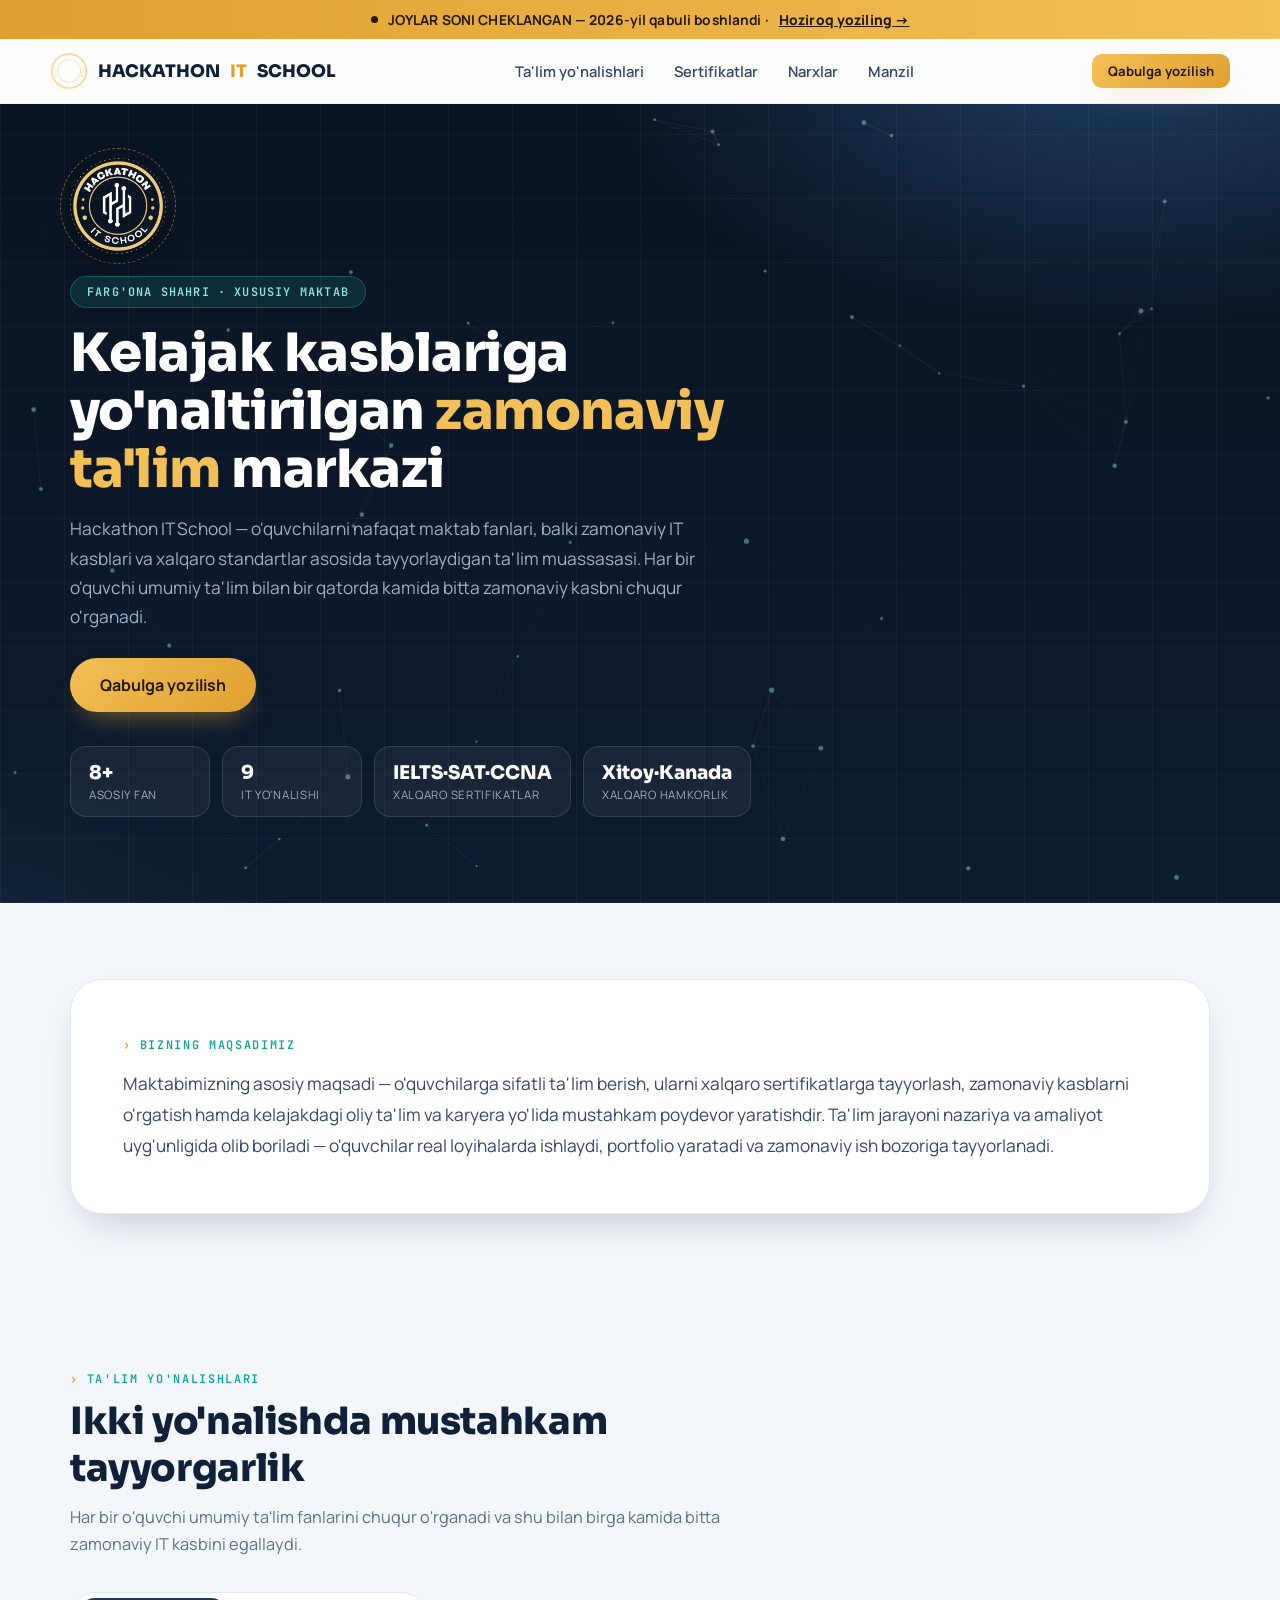
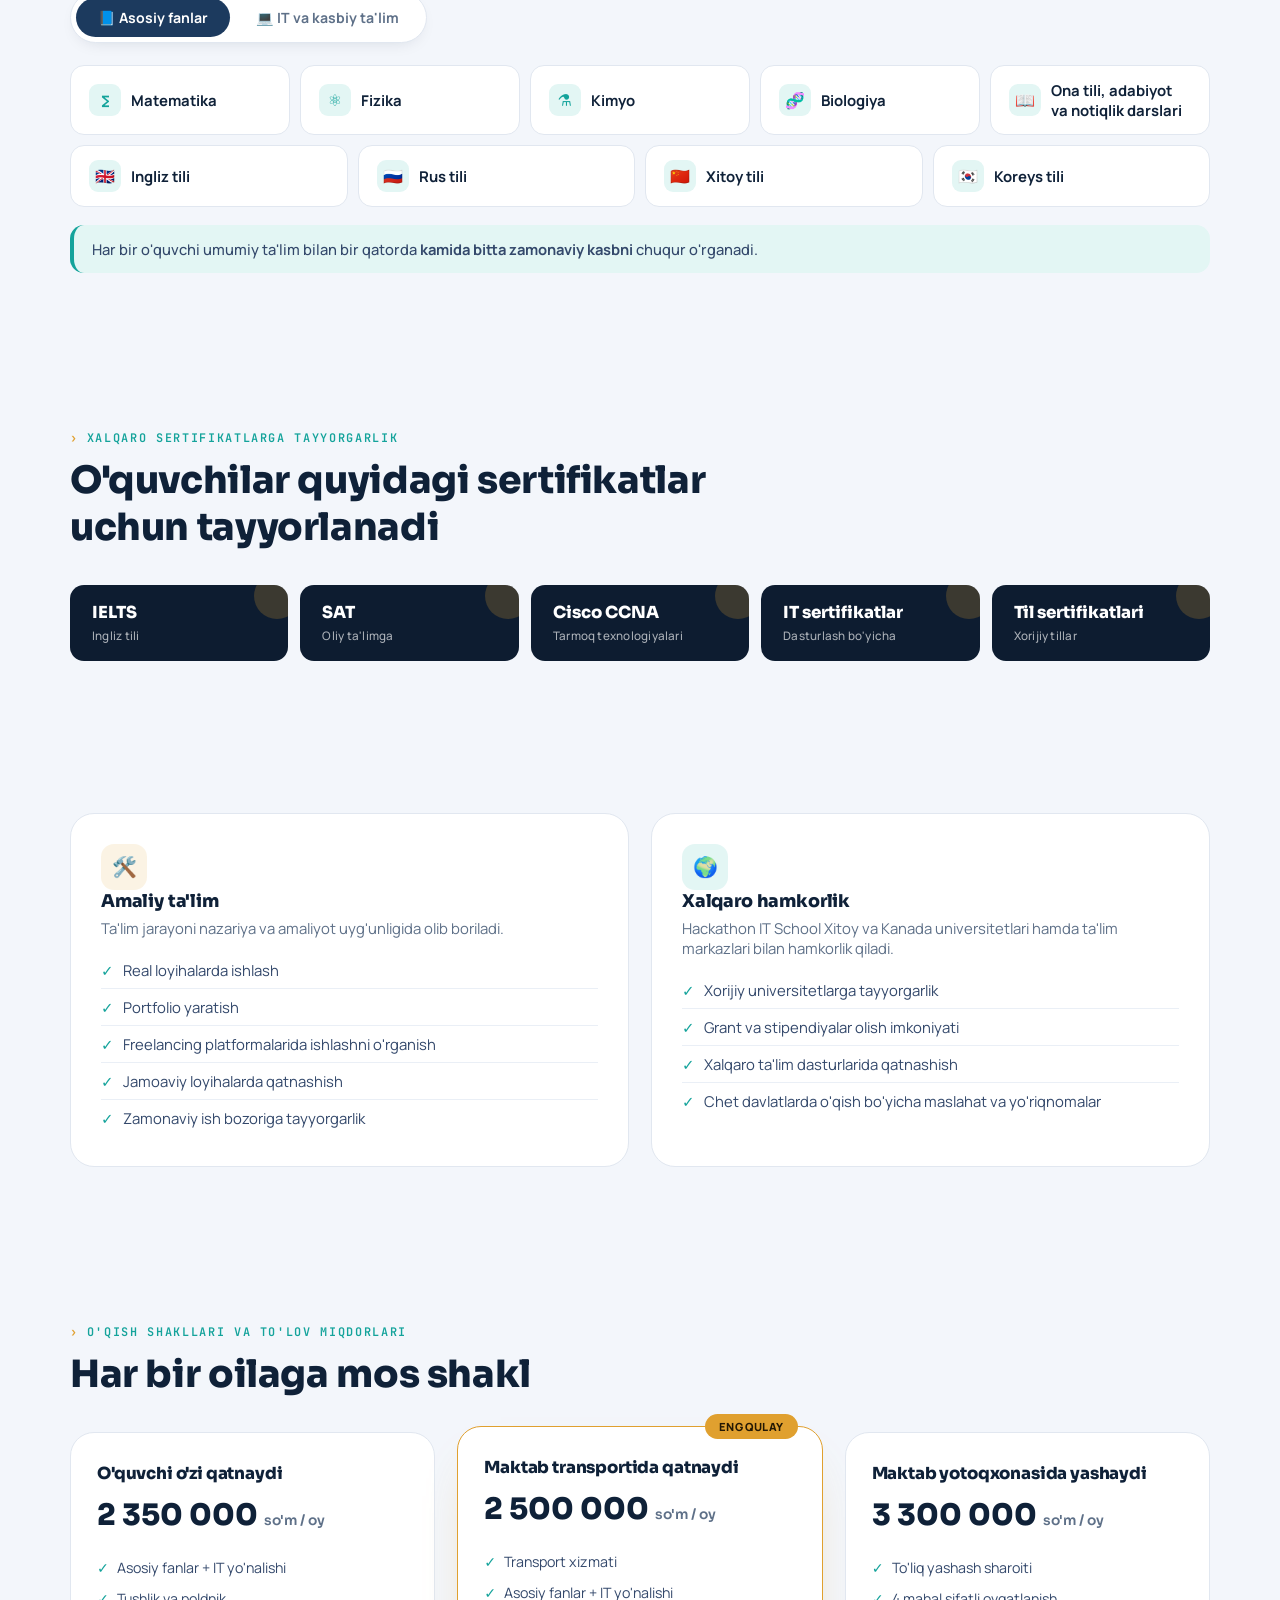
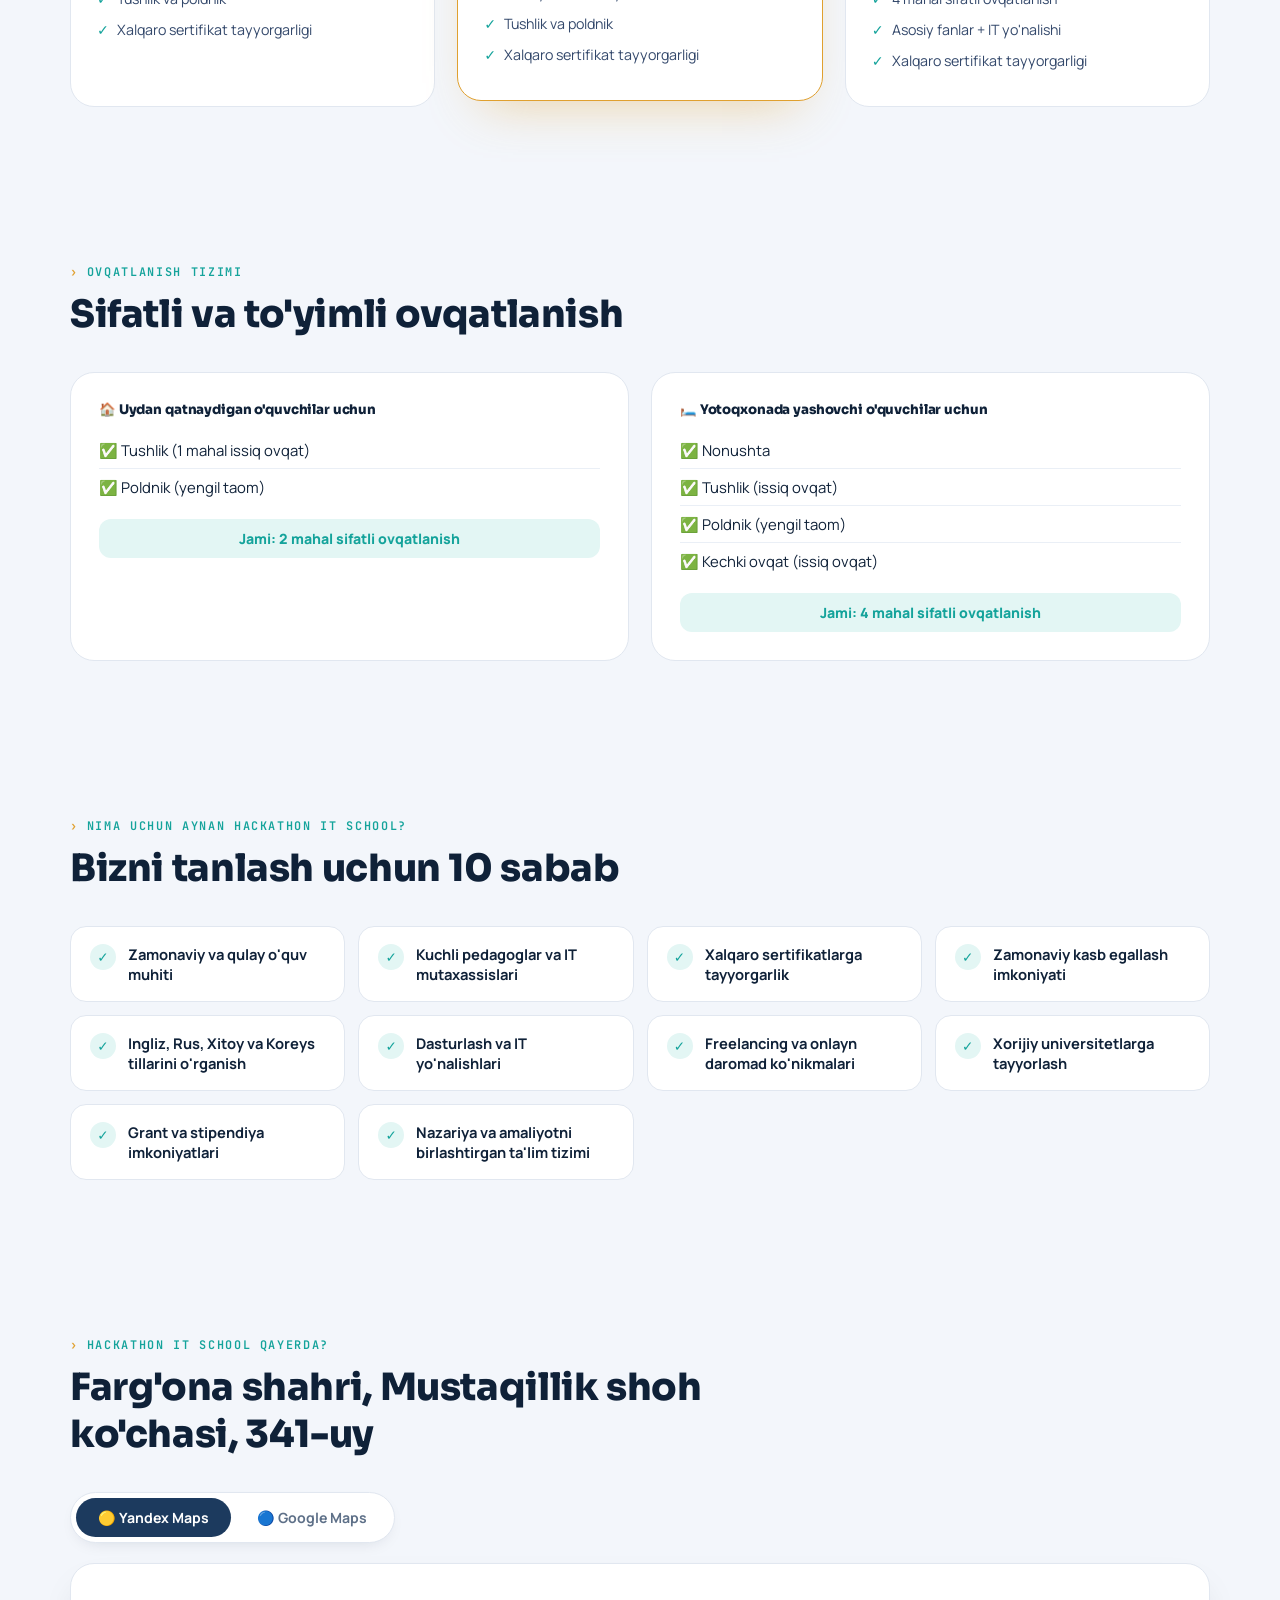
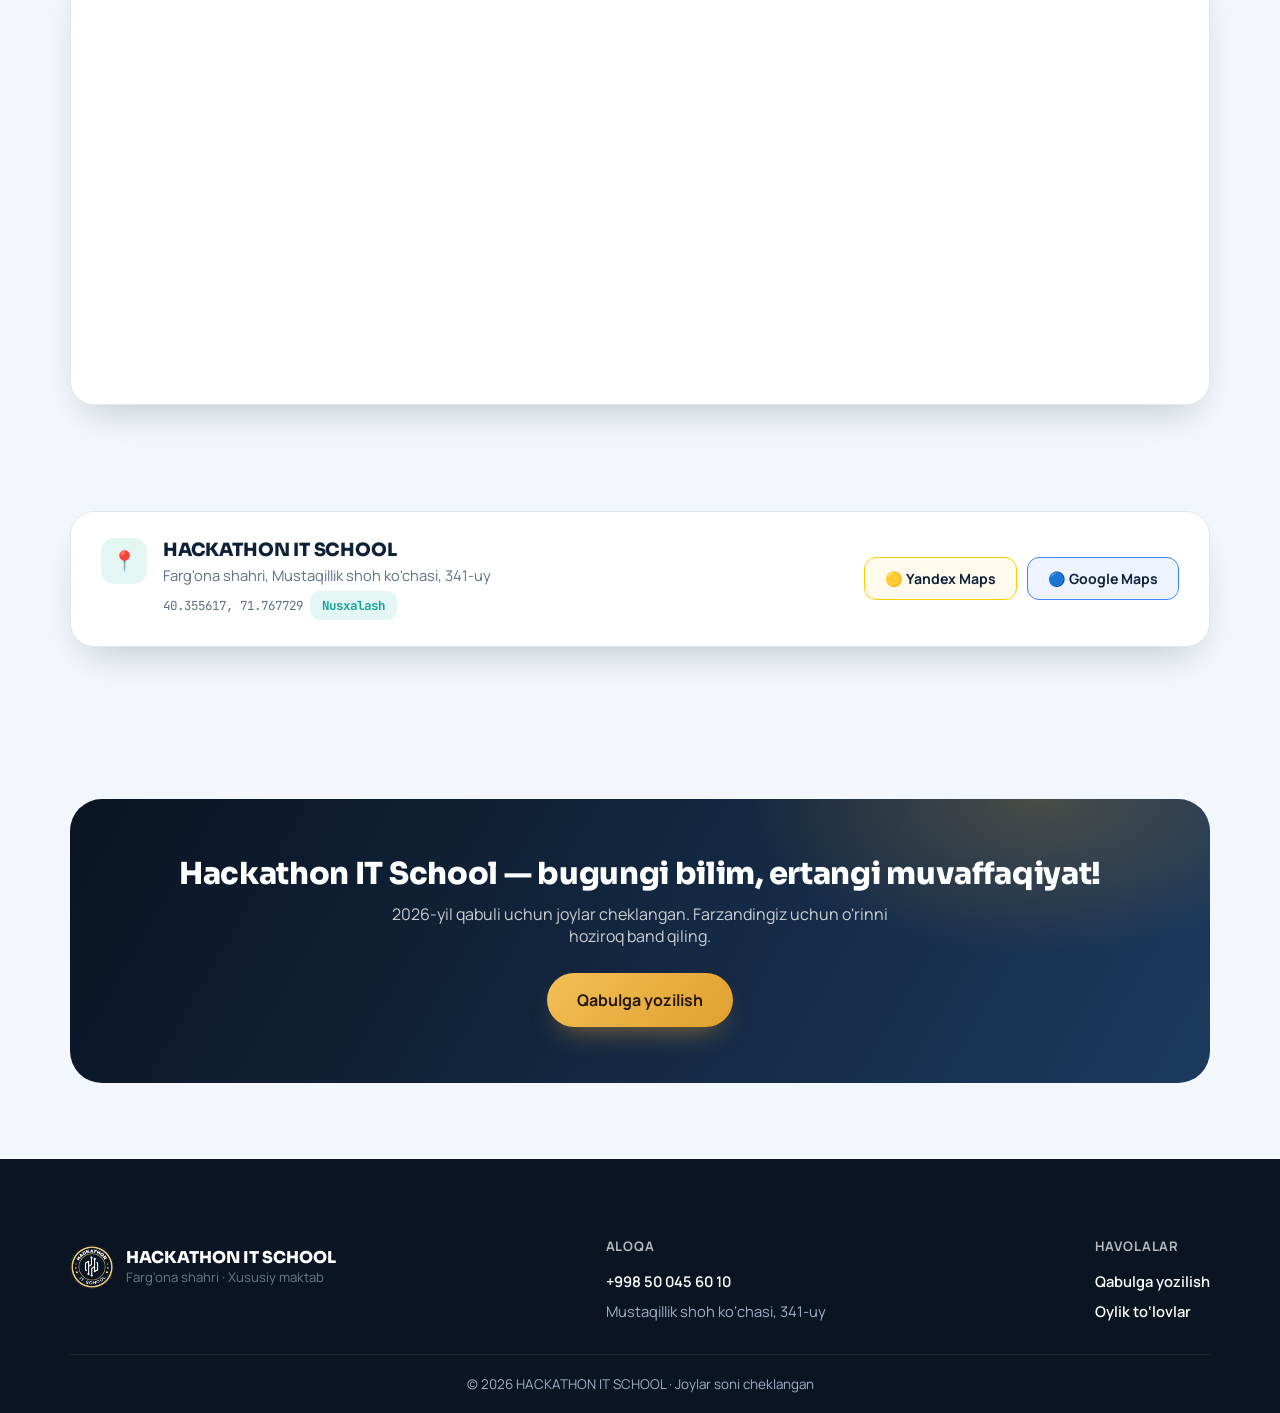
==== about.html @ 670dbe4c "yangi loyiha exit" ====
<!DOCTYPE html>
<html lang="uz">
<head>
<meta charset="UTF-8">
<meta name="viewport" content="width=device-width, initial-scale=1.0, user-scalable=yes">
<title>Maktab haqida | HACKATHON IT SCHOOL</title>
<meta name="description" content="Hackathon IT School — kelajak kasblariga yo'naltirilgan zamonaviy ta'lim markazi. Ta'lim yo'nalishlari, narxlar, sertifikatlar va manzil.">
<link rel="icon" href="assets/logo.png">
<link rel="preconnect" href="https://fonts.googleapis.com">
<link rel="preconnect" href="https://fonts.gstatic.com" crossorigin>
<link rel="stylesheet" href="assets/style.css">
<style>
  .page-header{padding:54px 0 86px;}
  .mission-card{background:#fff; border-radius:var(--radius-xl); border:1px solid var(--line); padding:clamp(26px,5vw,52px); box-shadow:var(--shadow-md);}
  .mission-card p{font-size:1.08rem; color:var(--ink-soft); line-height:1.8;}
  .address-card{margin-top:-46px; position:relative; z-index:5;}
  @media (max-width:768px){ .address-card{margin-top:0;} }
  .feature-card{background:#fff; border-radius:var(--radius-lg); border:1px solid var(--line); padding:30px; height:100%; transition:.25s;}
  .feature-card:hover{transform:translateY(-5px); box-shadow:var(--shadow-md);}
  .feature-card h4{font-weight:800; margin-bottom:6px; font-size:1.1rem;}
  .feature-list{list-style:none; padding:0; margin:14px 0 0;}
  .feature-list li{display:flex; align-items:flex-start; gap:10px; padding:8px 0; font-size:.93rem; color:var(--ink-soft); border-bottom:1px solid var(--line-soft);}
  .feature-list li:last-child{border-bottom:none;}
  .feature-list li .check{color:var(--teal); font-weight:800; flex-shrink:0;}
</style>
</head>
<body>

<div class="notice-strip"><span class="notice-dot"></span> JOYLAR SONI CHEKLANGAN — 2026-yil qabuli boshlandi · <a href="index.html">Hoziroq yoziling →</a></div>

<nav class="nav-bar">
  <div class="container nav-inner">
    <a href="index.html" class="brand"><img src="assets/logo.png" alt="Hackathon IT School" class="brand-logo">HACKATHON <span class="accent">IT</span> SCHOOL</a>
    <div class="nav-links">
      <a href="#yonalishlar" class="nav-link">Ta'lim yo'nalishlari</a>
      <a href="#sertifikat" class="nav-link">Sertifikatlar</a>
      <a href="#tolov" class="nav-link">Narxlar</a>
      <a href="#manzil" class="nav-link">Manzil</a>
    </div>
    <div class="nav-actions">
      <a href="index.html" class="btn btn-gold btn-sm">Qabulga yozilish</a>
      <button class="nav-burger" id="navBurger"><span></span></button>
    </div>
  </div>
  <div class="container nav-mobile" id="navMobile">
    <a href="#yonalishlar">Ta'lim yo'nalishlari</a>
    <a href="#sertifikat">Sertifikatlar</a>
    <a href="#tolov">Narxlar</a>
    <a href="#manzil">Manzil</a>
  </div>
</nav>

<header class="hero page-header">
  <canvas class="hero-canvas"></canvas>
  <div class="hero-grid-overlay"></div>
  <div class="container hero-inner">
    <div class="ring-logo-wrap mb-4" style="margin-bottom:22px;"><img src="assets/logo.png" alt="Hackathon IT School"></div>
    <div class="hero-badge mb-3" style="margin-bottom:16px;">Farg'ona shahri · Xususiy maktab</div>
    <h1 style="max-width:760px; margin-bottom:16px;">Kelajak kasblariga yo'naltirilgan <span class="accent">zamonaviy ta'lim</span> markazi</h1>
    <p class="lead-text" style="max-width:660px;">Hackathon IT School — o'quvchilarni nafaqat maktab fanlari, balki zamonaviy IT kasblari va xalqaro standartlar asosida tayyorlaydigan ta'lim muassasasi. Har bir o'quvchi umumiy ta'lim bilan bir qatorda kamida bitta zamonaviy kasbni chuqur o'rganadi.</p>
    <div style="margin-top:26px;"><a href="index.html" class="btn btn-gold btn-lg">Qabulga yozilish</a></div>
    <div class="hero-stats" style="margin-top:34px;">
      <div class="pill"><div class="val" data-count="8+">0</div><div class="lbl">Asosiy fan</div></div>
      <div class="pill"><div class="val" data-count="9">0</div><div class="lbl">IT yo'nalishi</div></div>
      <div class="pill"><div class="val">IELTS·SAT·CCNA</div><div class="lbl">Xalqaro sertifikatlar</div></div>
      <div class="pill"><div class="val">Xitoy·Kanada</div><div class="lbl">Xalqaro hamkorlik</div></div>
    </div>
  </div>
</header>

<section class="container">
  <div class="mission-card reveal">
    <div class="eyebrow">Bizning maqsadimiz</div>
    <p style="margin-top:14px;">Maktabimizning asosiy maqsadi — o'quvchilarga sifatli ta'lim berish, ularni xalqaro sertifikatlarga tayyorlash, zamonaviy kasblarni o'rgatish hamda kelajakdagi oliy ta'lim va karyera yo'lida mustahkam poydevor yaratishdir. Ta'lim jarayoni nazariya va amaliyot uyg'unligida olib boriladi — o'quvchilar real loyihalarda ishlaydi, portfolio yaratadi va zamonaviy ish bozoriga tayyorlanadi.</p>
  </div>
</section>

<section class="container" id="yonalishlar">
  <div class="section-head reveal">
    <div class="eyebrow">Ta'lim yo'nalishlari</div>
    <h2 class="section-title">Ikki yo'nalishda mustahkam tayyorgarlik</h2>
    <p class="section-sub">Har bir o'quvchi umumiy ta'lim fanlarini chuqur o'rganadi va shu bilan birga kamida bitta zamonaviy IT kasbini egallaydi.</p>
  </div>

  <div class="tab-toggle reveal" role="tablist">
    <button class="active" data-track="general">📘 Asosiy fanlar</button>
    <button data-track="it">💻 IT va kasbiy ta'lim</button>
  </div>

  <div class="subject-grid active reveal" data-grid="general" style="margin-top:22px;">
    <div class="subject-pill"><span class="ic">∑</span> Matematika</div>
    <div class="subject-pill"><span class="ic">⚛</span> Fizika</div>
    <div class="subject-pill"><span class="ic">⚗</span> Kimyo</div>
    <div class="subject-pill"><span class="ic">🧬</span> Biologiya</div>
    <div class="subject-pill"><span class="ic">📖</span> Ona tili, adabiyot va notiqlik darslari</div>
    <div class="subject-pill"><span class="ic">🇬🇧</span> Ingliz tili</div>
    <div class="subject-pill"><span class="ic">🇷🇺</span> Rus tili</div>
    <div class="subject-pill"><span class="ic">🇨🇳</span> Xitoy tili</div>
    <div class="subject-pill"><span class="ic">🇰🇷</span> Koreys tili</div>
  </div>

  <div class="subject-grid it-track reveal" data-grid="it" style="margin-top:22px;">
    <div class="subject-pill"><span class="ic">🐍</span> Python dasturlash</div>
    <div class="subject-pill"><span class="ic">🌐</span> Web dasturlash (Laravel)</div>
    <div class="subject-pill"><span class="ic">📱</span> Mobil dasturlash</div>
    <div class="subject-pill"><span class="ic">🎯</span> UI/UX dizayn</div>
    <div class="subject-pill"><span class="ic">🔌</span> Cisco tarmoq texnologiyalari</div>
    <div class="subject-pill"><span class="ic">🛡️</span> Kiberxavfsizlik</div>
    <div class="subject-pill"><span class="ic">🎨</span> Grafik dizayn</div>
    <div class="subject-pill"><span class="ic">💼</span> Freelancing va masofaviy ish</div>
  </div>

  <div class="track-note reveal">Har bir o'quvchi umumiy ta'lim bilan bir qatorda <strong>kamida bitta zamonaviy kasbni</strong> chuqur o'rganadi.</div>
</section>

<section class="container" id="sertifikat">
  <div class="section-head reveal">
    <div class="eyebrow">Xalqaro sertifikatlarga tayyorgarlik</div>
    <h2 class="section-title">O'quvchilar quyidagi sertifikatlar uchun tayyorlanadi</h2>
  </div>
  <div class="cert-row reveal-stagger">
    <div class="cert-chip reveal" style="--i:0;">IELTS <small>Ingliz tili</small></div>
    <div class="cert-chip reveal" style="--i:1;">SAT <small>Oliy ta'limga</small></div>
    <div class="cert-chip reveal" style="--i:2;">Cisco CCNA <small>Tarmoq texnologiyalari</small></div>
    <div class="cert-chip reveal" style="--i:3;">IT sertifikatlar <small>Dasturlash bo'yicha</small></div>
    <div class="cert-chip reveal" style="--i:4;">Til sertifikatlari <small>Xorijiy tillar</small></div>
  </div>
</section>

<section class="container">
  <div class="grid reveal-stagger grid-2col" style="gap:22px;">
    <div class="feature-card reveal" style="--i:0;">
      <div class="icon-tile gold">🛠️</div>
      <h4>Amaliy ta'lim</h4>
      <p style="color:var(--muted); font-size:.93rem;">Ta'lim jarayoni nazariya va amaliyot uyg'unligida olib boriladi.</p>
      <ul class="feature-list">
        <li><span class="check">✓</span> Real loyihalarda ishlash</li>
        <li><span class="check">✓</span> Portfolio yaratish</li>
        <li><span class="check">✓</span> Freelancing platformalarida ishlashni o'rganish</li>
        <li><span class="check">✓</span> Jamoaviy loyihalarda qatnashish</li>
        <li><span class="check">✓</span> Zamonaviy ish bozoriga tayyorgarlik</li>
      </ul>
    </div>
    <div class="feature-card reveal" style="--i:1;">
      <div class="icon-tile">🌍</div>
      <h4>Xalqaro hamkorlik</h4>
      <p style="color:var(--muted); font-size:.93rem;">Hackathon IT School Xitoy va Kanada universitetlari hamda ta'lim markazlari bilan hamkorlik qiladi.</p>
      <ul class="feature-list">
        <li><span class="check">✓</span> Xorijiy universitetlarga tayyorgarlik</li>
        <li><span class="check">✓</span> Grant va stipendiyalar olish imkoniyati</li>
        <li><span class="check">✓</span> Xalqaro ta'lim dasturlarida qatnashish</li>
        <li><span class="check">✓</span> Chet davlatlarda o'qish bo'yicha maslahat va yo'riqnomalar</li>
      </ul>
    </div>
  </div>
</section>

<section class="container" id="tolov">
  <div class="section-head reveal">
    <div class="eyebrow">O'qish shakllari va to'lov miqdorlari</div>
    <h2 class="section-title">Har bir oilaga mos shakl</h2>
  </div>
  <div class="grid reveal-stagger grid-3col" style="gap:22px;">
    <div class="reveal" style="--i:0;">
      <div class="pricing-card">
        <h5>O'quvchi o'zi qatnaydi</h5>
        <div class="price">2 350 000 <span>so'm / oy</span></div>
        <ul>
          <li>Asosiy fanlar + IT yo'nalishi</li>
          <li>Tushlik va poldnik</li>
          <li>Xalqaro sertifikat tayyorgarligi</li>
        </ul>
      </div>
    </div>
    <div class="reveal" style="--i:1;">
      <div class="pricing-card featured">
        <span class="tag">Eng qulay</span>
        <h5>Maktab transportida qatnaydi</h5>
        <div class="price">2 500 000 <span>so'm / oy</span></div>
        <ul>
          <li>Transport xizmati</li>
          <li>Asosiy fanlar + IT yo'nalishi</li>
          <li>Tushlik va poldnik</li>
          <li>Xalqaro sertifikat tayyorgarligi</li>
        </ul>
      </div>
    </div>
    <div class="reveal" style="--i:2;">
      <div class="pricing-card">
        <h5>Maktab yotoqxonasida yashaydi</h5>
        <div class="price">3 300 000 <span>so'm / oy</span></div>
        <ul>
          <li>To'liq yashash sharoiti</li>
          <li>4 mahal sifatli ovqatlanish</li>
          <li>Asosiy fanlar + IT yo'nalishi</li>
          <li>Xalqaro sertifikat tayyorgarligi</li>
        </ul>
      </div>
    </div>
  </div>
</section>

<section class="container">
  <div class="section-head reveal">
    <div class="eyebrow">Ovqatlanish tizimi</div>
    <h2 class="section-title">Sifatli va to'yimli ovqatlanish</h2>
  </div>
  <div class="grid reveal-stagger grid-2col" style="gap:22px;">
    <div class="reveal" style="--i:0;">
      <div class="meal-card">
        <h5>🏠 Uydan qatnaydigan o'quvchilar uchun</h5>
        <ul>
          <li>✅ Tushlik (1 mahal issiq ovqat)</li>
          <li>✅ Poldnik (yengil taom)</li>
        </ul>
        <div class="meal-total">Jami: 2 mahal sifatli ovqatlanish</div>
      </div>
    </div>
    <div class="reveal" style="--i:1;">
      <div class="meal-card">
        <h5>🛏️ Yotoqxonada yashovchi o'quvchilar uchun</h5>
        <ul>
          <li>✅ Nonushta</li>
          <li>✅ Tushlik (issiq ovqat)</li>
          <li>✅ Poldnik (yengil taom)</li>
          <li>✅ Kechki ovqat (issiq ovqat)</li>
        </ul>
        <div class="meal-total">Jami: 4 mahal sifatli ovqatlanish</div>
      </div>
    </div>
  </div>
</section>

<section class="container">
  <div class="section-head reveal">
    <div class="eyebrow">Nima uchun aynan Hackathon IT School?</div>
    <h2 class="section-title">Bizni tanlash uchun 10 sabab</h2>
  </div>
  <div class="why-grid reveal-stagger">
    <div class="why-item reveal" style="--i:0;"><span class="check">✓</span> Zamonaviy va qulay o'quv muhiti</div>
    <div class="why-item reveal" style="--i:1;"><span class="check">✓</span> Kuchli pedagoglar va IT mutaxassislari</div>
    <div class="why-item reveal" style="--i:2;"><span class="check">✓</span> Xalqaro sertifikatlarga tayyorgarlik</div>
    <div class="why-item reveal" style="--i:3;"><span class="check">✓</span> Zamonaviy kasb egallash imkoniyati</div>
    <div class="why-item reveal" style="--i:4;"><span class="check">✓</span> Ingliz, Rus, Xitoy va Koreys tillarini o'rganish</div>
    <div class="why-item reveal" style="--i:5;"><span class="check">✓</span> Dasturlash va IT yo'nalishlari</div>
    <div class="why-item reveal" style="--i:6;"><span class="check">✓</span> Freelancing va onlayn daromad ko'nikmalari</div>
    <div class="why-item reveal" style="--i:7;"><span class="check">✓</span> Xorijiy universitetlarga tayyorlash</div>
    <div class="why-item reveal" style="--i:8;"><span class="check">✓</span> Grant va stipendiya imkoniyatlari</div>
    <div class="why-item reveal" style="--i:9;"><span class="check">✓</span> Nazariya va amaliyotni birlashtirgan ta'lim tizimi</div>
  </div>
</section>

<section class="container" id="manzil">
  <div class="section-head reveal">
    <div class="eyebrow">Hackathon IT School qayerda?</div>
    <h2 class="section-title">Farg'ona shahri, Mustaqillik shoh ko'chasi, 341-uy</h2>
  </div>

  <div class="map-toggle tab-toggle reveal" role="tablist" style="margin-bottom:20px;">
    <button class="active" data-map="yandex">🟡 Yandex Maps</button>
    <button data-map="google">🔵 Google Maps</button>
  </div>

  <div class="map-frame-wrap reveal">
    <div class="map-pane active" data-pane="yandex">
      <iframe src="https://yandex.uz/map-widget/v1/?ll=71.767729%2C40.355617&z=17&pt=71.767729,40.355617,pm2rdm" allowfullscreen="true" loading="lazy" referrerpolicy="no-referrer-when-downgrade" title="HACKATHON IT SCHOOL — Yandex Maps"></iframe>
    </div>
    <div class="map-pane" data-pane="google">
      <iframe src="https://www.google.com/maps?q=40.355617,71.767729&z=17&output=embed" allowfullscreen="true" loading="lazy" referrerpolicy="no-referrer-when-downgrade" title="HACKATHON IT SCHOOL — Google Maps"></iframe>
    </div>
  </div>
</section>

<section class="container">
  <div class="address-card reveal">
    <div class="addr-main">
      <div class="icon-tile">📍</div>
      <div>
        <h3>HACKATHON IT SCHOOL</h3>
        <p>Farg'ona shahri, Mustaqillik shoh ko'chasi, 341-uy</p>
        <div class="coords">40.355617, 71.767729 <button class="copy-btn" id="copyCoords">Nusxalash</button></div>
      </div>
    </div>
    <div class="addr-actions">
      <a class="btn-navigate yandex" href="https://yandex.uz/maps/-/CPtd5C5u" target="_blank" rel="noopener">🟡 Yandex Maps</a>
      <a class="btn-navigate google" href="https://maps.app.goo.gl/wdtZdtqj2kppATNY9?g_st=ic" target="_blank" rel="noopener">🔵 Google Maps</a>
    </div>
  </div>
</section>

<section class="container">
  <div class="cta-band reveal">
    <h2>Hackathon IT School — bugungi bilim, ertangi muvaffaqiyat!</h2>
    <p>2026-yil qabuli uchun joylar cheklangan. Farzandingiz uchun o'rinni hoziroq band qiling.</p>
    <a href="index.html" class="btn btn-gold btn-lg">Qabulga yozilish</a>
  </div>
</section>

<footer class="site-footer">
  <div class="container">
    <div class="f-top">
      <div class="f-brand">
        <img src="assets/logo.png" alt="Hackathon IT School">
        <div>
          <div class="name">HACKATHON IT SCHOOL</div>
          <div style="font-size:.82rem; opacity:.65;">Farg'ona shahri · Xususiy maktab</div>
        </div>
      </div>
      <div class="f-col">
        <h6>Aloqa</h6>
        <div><a href="tel:+998500456010">+998 50 045 60 10</a></div>
        <div>Mustaqillik shoh ko‘chasi, 341-uy</div>
      </div>
      <div class="f-col">
        <h6>Havolalar</h6>
        <div><a href="index.html">Qabulga yozilish</a></div>
        <div><a href="#tolov">Oylik to‘lovlar</a></div>
      </div>
    </div>
    <div class="f-bottom">© 2026 HACKATHON IT SCHOOL · Joylar soni cheklangan</div>
  </div>
</footer>

<script src="assets/main.js"></script>
<script src="assets/about.js"></script>
</body>
</html>
---- assets/style.css ----
/* ===================================================================
   HACKATHON IT SCHOOL — Design System
   Tokens: deep navy "circuit" surface + signal-gold + data-teal
   Display: Sora · Body: Manrope · Data/labels: JetBrains Mono
=================================================================== */

@import url('https://fonts.googleapis.com/css2?family=Manrope:wght@400;500;600;700;800&family=Sora:wght@600;700;800&family=JetBrains+Mono:wght@500;600;700&display=swap');

:root{
  /* surfaces */
  --navy-950:#0a1422;
  --navy-900:#0d1c30;
  --navy-800:#142b46;
  --navy-700:#1c3a5e;
  --paper:#f3f6fb;
  --surface:#ffffff;
  --line:#e1e7f0;
  --line-soft:#eaeff6;

  /* text */
  --ink:#0f2138;
  --ink-soft:#33486b;
  --muted:#5e7088;
  --on-dark:#eef3fb;
  --on-dark-muted:#9fb0c8;

  /* signature accents */
  --gold:#e0a02f;
  --gold-bright:#f3bf57;
  --gold-ink:#241804;
  --teal:#14a39b;
  --teal-soft:#e3f6f4;
  --red:#d9534f;
  --green:#1f9d55;
  --blue:#2f6fed;

  /* effects */
  --shadow-sm:0 6px 18px -10px rgba(13,28,48,.18);
  --shadow-md:0 18px 40px -18px rgba(13,28,48,.28);
  --shadow-lg:0 30px 60px -24px rgba(13,28,48,.38);
  --radius-sm:10px;
  --radius-md:16px;
  --radius-lg:24px;
  --radius-xl:32px;
  --ease:cubic-bezier(.22,1,.36,1);
}

*,*::before,*::after{box-sizing:border-box;}
html{scroll-behavior:smooth; -webkit-text-size-adjust:100%;}
@media (prefers-reduced-motion: reduce){
  html{scroll-behavior:auto;}
  *,*::before,*::after{animation-duration:.001ms !important; animation-iteration-count:1 !important; transition-duration:.001ms !important; scroll-behavior:auto !important;}
}

body{
  margin:0;
  font-family:'Manrope',system-ui,-apple-system,'Segoe UI',sans-serif;
  background:var(--paper);
  color:var(--ink);
  min-height:100vh;
  -webkit-font-smoothing:antialiased;
  text-rendering:optimizeLegibility;
}
h1,h2,h3,h4,h5,.font-display{font-family:'Sora',system-ui,sans-serif; letter-spacing:-.01em; margin:0;}
.font-mono{font-family:'JetBrains Mono',ui-monospace,monospace;}
p{margin:0;}
a{color:inherit;}
img{max-width:100%; display:block;}
button{font-family:inherit; cursor:pointer;}
:focus-visible{outline:2.5px solid var(--gold); outline-offset:3px; border-radius:4px;}

.container{width:100%; max-width:1180px; margin-inline:auto; padding-inline:20px;}
.container-narrow{width:100%; max-width:880px; margin-inline:auto; padding-inline:20px;}
section{padding:76px 0;}
@media (max-width:768px){ section{padding:52px 0;} }

.grid{display:grid; gap:18px;}
.grid-2col{grid-template-columns:1fr 1fr;}
.grid-3col{grid-template-columns:repeat(3,1fr);}
.flex{display:flex;}
.text-center{text-align:center;}

/* ===================== Eyebrow / labels ===================== */
.eyebrow{
  display:inline-flex; align-items:center; gap:8px;
  font-family:'JetBrains Mono',monospace; font-weight:600; font-size:.74rem;
  text-transform:uppercase; letter-spacing:.14em; color:var(--teal);
}
.eyebrow::before{content:"›"; color:var(--gold); font-weight:700;}
.eyebrow.on-dark{color:#8fe3dc;}

.section-head{margin-bottom:34px; max-width:680px;}
.section-title{font-weight:800; font-size:clamp(1.6rem,3.2vw,2.35rem); margin:10px 0 12px; color:var(--ink);}
.section-sub{color:var(--muted); font-size:1.02rem; line-height:1.65;}

/* ===================== Top notice strip ===================== */
.notice-strip{
  background:linear-gradient(90deg, var(--gold) 0%, var(--gold-bright) 100%);
  color:var(--gold-ink); font-weight:700; text-align:center;
  padding:10px 16px; font-size:.86rem; letter-spacing:.01em;
  display:flex; align-items:center; justify-content:center; gap:10px; flex-wrap:wrap;
}
.notice-strip a{color:var(--gold-ink); text-decoration:underline; font-weight:800; white-space:nowrap;}
.notice-dot{width:7px; height:7px; border-radius:50%; background:var(--gold-ink); flex-shrink:0; animation:pulseDot 1.8s ease-in-out infinite;}

/* ===================== Nav ===================== */
.nav-bar{
  position:sticky; top:0; z-index:1000;
  background:rgba(255,255,255,.78); backdrop-filter:blur(14px); -webkit-backdrop-filter:blur(14px);
  border-bottom:1px solid var(--line-soft);
  transition:box-shadow .25s var(--ease), background .25s var(--ease);
}
.nav-bar.scrolled{box-shadow:0 8px 28px -18px rgba(13,28,48,.35);}
.nav-inner{display:flex; align-items:center; justify-content:space-between; padding:13px 0;}
.brand{display:flex; align-items:center; gap:10px; text-decoration:none; font-family:'Sora',sans-serif; font-weight:800; font-size:1.08rem; color:var(--ink);}
.brand-logo{width:38px; height:38px; border-radius:50%; object-fit:cover; flex-shrink:0;}
.brand .accent{color:var(--gold);}
.nav-links{display:flex; align-items:center; gap:30px;}
.nav-link{font-weight:600; font-size:.92rem; color:var(--ink-soft); text-decoration:none; position:relative; padding:4px 0;}
.nav-link::after{content:""; position:absolute; left:0; right:100%; bottom:-3px; height:2px; background:var(--gold); transition:right .25s var(--ease);}
.nav-link:hover{color:var(--ink);}
.nav-link:hover::after{right:0;}
.nav-actions{display:flex; align-items:center; gap:14px;}
.nav-burger{display:none; width:40px; height:40px; border-radius:10px; border:1.5px solid var(--line); background:#fff; align-items:center; justify-content:center; gap:0;}
.nav-burger span, .nav-burger span::before, .nav-burger span::after{content:""; display:block; width:18px; height:2px; background:var(--ink); position:relative; transition:.25s;}
.nav-burger span::before{position:absolute; top:-6px;}
.nav-burger span::after{position:absolute; top:6px;}
.nav-mobile{display:none; flex-direction:column; gap:2px; padding:8px 0 16px; border-top:1px solid var(--line-soft);}
.nav-mobile.open{display:flex;}
.nav-mobile a{padding:12px 4px; font-weight:700; text-decoration:none; color:var(--ink); border-bottom:1px solid var(--line-soft);}
@media (max-width:860px){
  .nav-links{display:none;}
  .nav-burger{display:flex;}
}

/* ===================== Buttons ===================== */
.btn{
  position:relative; overflow:hidden;
  display:inline-flex; align-items:center; justify-content:center; gap:8px;
  font-weight:700; font-size:.92rem; border:none; border-radius:999px;
  padding:13px 24px; text-decoration:none; transition:transform .18s var(--ease), box-shadow .18s var(--ease), background .18s var(--ease);
  white-space:nowrap;
}
.btn:active{transform:scale(.97);}
.btn-gold{background:linear-gradient(135deg, var(--gold-bright), var(--gold)); color:var(--gold-ink); box-shadow:0 14px 28px -14px rgba(224,160,47,.65);}
.btn-gold:hover{transform:translateY(-2px); box-shadow:0 18px 34px -14px rgba(224,160,47,.75);}
.btn-navy{background:var(--navy-700); color:#fff;}
.btn-navy:hover{background:var(--navy-800); transform:translateY(-2px);}
.btn-ghost-dark{background:rgba(255,255,255,.08); border:1px solid rgba(255,255,255,.22); color:#fff; backdrop-filter:blur(6px);}
.btn-ghost-dark:hover{background:rgba(255,255,255,.16); border-color:rgba(255,255,255,.4);}
.btn-outline{background:#fff; border:1.5px solid var(--line); color:var(--ink); border-radius:999px;}
.btn-outline:hover{border-color:var(--navy-700); color:var(--navy-700);}
.btn-block{width:100%;}
.btn-lg{padding:16px 30px; font-size:1rem;}
.btn-sm{padding:8px 16px; font-size:.82rem; border-radius:10px;}
.btn[disabled]{opacity:.6; pointer-events:none;}
.btn .spinner{width:16px; height:16px; border-radius:50%; border:2.5px solid rgba(0,0,0,.18); border-top-color:currentColor; animation:spin .7s linear infinite;}

/* ripple */
.btn .ripple{position:absolute; border-radius:50%; transform:scale(0); background:rgba(255,255,255,.5); animation:rippleAnim .55s ease-out; pointer-events:none;}
@keyframes rippleAnim{to{transform:scale(3); opacity:0;}}

/* ===================== Cards ===================== */
.card{background:var(--surface); border:1px solid var(--line); border-radius:var(--radius-lg); box-shadow:var(--shadow-sm);}
.card-hover{transition:transform .25s var(--ease), box-shadow .25s var(--ease), border-color .25s var(--ease);}
.card-hover:hover{transform:translateY(-5px); box-shadow:var(--shadow-md); border-color:#d7e2f2;}

.icon-tile{
  width:46px; height:46px; border-radius:13px; display:flex; align-items:center; justify-content:center;
  font-size:1.25rem; background:var(--teal-soft); color:var(--teal); flex-shrink:0;
}
.icon-tile.gold{background:rgba(224,160,47,.13); color:#a4750f;}

/* ===================== Reveal-on-scroll ===================== */
.reveal{opacity:0; transform:translateY(26px); transition:opacity .7s var(--ease), transform .7s var(--ease);}
.reveal.visible{opacity:1; transform:translateY(0);}
.reveal-stagger > *{transition-delay:calc(var(--i,0) * 70ms);}

/* ===================== Hero (shared shape) ===================== */
.hero{
  position:relative; overflow:hidden; color:#fff;
  background:
    radial-gradient(900px 480px at 88% -8%, #1f3f68 0%, transparent 60%),
    radial-gradient(700px 420px at -5% 110%, #14283f 0%, transparent 55%),
    linear-gradient(180deg, var(--navy-950) 0%, var(--navy-900) 100%);
}
.hero-canvas{position:absolute; inset:0; width:100%; height:100%; opacity:.55; pointer-events:none;}
.hero-grid-overlay{
  position:absolute; inset:0; pointer-events:none;
  background:
    repeating-linear-gradient(90deg, rgba(255,255,255,.035) 0 1px, transparent 1px 64px),
    repeating-linear-gradient(0deg, rgba(255,255,255,.035) 0 1px, transparent 1px 64px);
}
.hero-inner{position:relative; z-index:2;}

.ring-logo-wrap{position:relative; width:96px; height:96px;}
.ring-logo-wrap img{width:100%; height:100%; border-radius:50%; box-shadow:0 10px 30px -8px rgba(0,0,0,.6); position:relative; z-index:2;}
.ring-logo-wrap::before{
  content:""; position:absolute; inset:-10px; border-radius:50%;
  border:1.5px dashed rgba(224,160,47,.55);
  animation:spin 26s linear infinite;
}
@media (prefers-reduced-motion: reduce){.ring-logo-wrap::before{animation:none;}}

.hero-badge{
  display:inline-flex; align-items:center; gap:8px;
  background:rgba(20,163,155,.16); border:1px solid rgba(20,163,155,.4);
  border-radius:999px; padding:7px 16px; font-family:'JetBrains Mono',monospace;
  font-size:.74rem; font-weight:600; letter-spacing:.1em; text-transform:uppercase; color:#8fe3dc;
}
.hero h1{font-size:clamp(2rem,4.6vw,3.3rem); font-weight:800; line-height:1.1;}
.hero .accent{color:var(--gold-bright);}
.hero p.lead-text{font-size:1.08rem; line-height:1.7; color:var(--on-dark-muted); max-width:560px;}

.hero-stats{display:flex; flex-wrap:wrap; gap:12px;}
.hero-stats .pill{
  background:rgba(255,255,255,.05); border:1px solid rgba(255,255,255,.12);
  border-radius:16px; padding:14px 18px; min-width:140px;
  transition:background .2s, border-color .2s, transform .2s;
}
.hero-stats .pill:hover{background:rgba(255,255,255,.09); border-color:rgba(255,255,255,.25); transform:translateY(-2px);}
.hero-stats .pill .val{font-family:'Sora',sans-serif; font-weight:800; font-size:1.18rem;}
.hero-stats .pill .lbl{font-size:.72rem; opacity:.62; text-transform:uppercase; letter-spacing:.06em; margin-top:3px;}

/* ===================== Steps / sequence (signature numbering) ===================== */
.steps{position:relative; display:grid; gap:18px;}
.steps::before{
  content:""; position:absolute; left:23px; top:14px; bottom:14px; width:2px;
  background:repeating-linear-gradient(180deg, var(--gold) 0 6px, transparent 6px 12px);
}
.step{display:flex; gap:18px; align-items:flex-start; position:relative;}
.step-num{
  width:48px; height:48px; border-radius:50%; flex-shrink:0; z-index:1;
  background:var(--navy-900); color:var(--gold-bright); border:2px solid var(--gold);
  display:flex; align-items:center; justify-content:center; font-family:'JetBrains Mono',monospace; font-weight:700; font-size:1rem;
}
.step-body h4{font-weight:800; font-size:1rem; margin-bottom:4px;}
.step-body p{color:var(--muted); font-size:.92rem; line-height:1.55;}

/* ===================== Form ===================== */
.field{position:relative; margin-bottom:18px;}
.field label{
  display:block; font-weight:600; font-size:.84rem; color:var(--ink-soft); margin-bottom:7px;
}
.field .req{color:var(--gold);}
.field input, .field select, .field textarea{
  width:100%; border-radius:14px; border:1.6px solid var(--line); padding:14px 16px;
  font-size:.97rem; font-family:inherit; background:#fbfcfe; color:var(--ink);
  transition:border-color .18s, box-shadow .18s, background .18s;
}
.field input:focus, .field select:focus, .field textarea:focus{
  outline:none; border-color:var(--teal); background:#fff;
  box-shadow:0 0 0 4px rgba(20,163,155,.13);
}
.field.error input{border-color:var(--red); animation:shake .35s;}
.field .err-msg{color:var(--red); font-size:.78rem; margin-top:6px; display:none; font-weight:600;}
.field.error .err-msg{display:block;}

.glass-form{
  background:rgba(255,255,255,.97); border-radius:var(--radius-xl);
  box-shadow:var(--shadow-lg); padding:clamp(24px,4vw,40px); border:1px solid rgba(255,255,255,.5);
}

.success-burst{position:relative; width:84px; height:84px; margin:0 auto 18px;}
.success-burst svg{width:100%; height:100%;}
.success-burst circle.ring{fill:none; stroke:var(--teal); stroke-width:4; stroke-dasharray:226; stroke-dashoffset:226; animation:drawRing .6s var(--ease) forwards;}
.success-burst path.check{fill:none; stroke:var(--teal); stroke-width:5; stroke-linecap:round; stroke-linejoin:round; stroke-dasharray:40; stroke-dashoffset:40; animation:drawCheck .4s var(--ease) .55s forwards;}

/* ===================== Toggle tabs ===================== */
.tab-toggle{display:inline-flex; background:#fff; border:1px solid var(--line); border-radius:999px; padding:5px; gap:4px; box-shadow:var(--shadow-sm);}
.tab-toggle button{border:none; background:transparent; border-radius:999px; padding:10px 22px; font-weight:700; font-size:.88rem; color:var(--muted); transition:.2s; position:relative;}
.tab-toggle button.active{background:var(--navy-700); color:#fff;}
.tab-toggle button:not(.active):hover{color:var(--navy-700);}

/* ===================== Subject pills ===================== */
.subject-grid{display:none; flex-wrap:wrap; gap:10px;}
.subject-grid.active{display:flex;}
.subject-pill{
  background:#fff; border:1.5px solid var(--line); border-radius:14px; padding:14px 18px;
  font-weight:700; font-size:.93rem; color:var(--ink); display:flex; align-items:center; gap:10px;
  flex:1 1 210px; transition:.2s;
}
.subject-pill:hover{border-color:var(--teal); transform:translateY(-3px); box-shadow:0 14px 26px -18px rgba(20,163,155,.55);}
.subject-grid.it-track .subject-pill:hover{border-color:var(--gold); box-shadow:0 14px 26px -18px rgba(224,160,47,.55);}
.subject-pill .ic{width:32px; height:32px; border-radius:9px; flex-shrink:0; display:flex; align-items:center; justify-content:center; font-size:1rem; background:var(--teal-soft); color:var(--teal);}
.subject-grid.it-track .subject-pill .ic{background:rgba(224,160,47,.13); color:#a4750f;}
.track-note{font-size:.92rem; color:var(--ink-soft); margin-top:18px; padding:14px 18px; background:var(--teal-soft); border-radius:14px; border-left:4px solid var(--teal); font-weight:500;}

/* ===================== Certifications ===================== */
.cert-row{display:flex; flex-wrap:wrap; gap:12px;}
.cert-chip{
  background:var(--navy-900); color:#fff; border-radius:14px; padding:17px 22px; flex:1 1 165px;
  font-family:'Sora',sans-serif; font-weight:800; font-size:1.04rem; display:flex; flex-direction:column; gap:5px;
  position:relative; overflow:hidden; transition:transform .2s;
}
.cert-chip:hover{transform:translateY(-3px);}
.cert-chip::after{content:""; position:absolute; right:-12px; top:-12px; width:46px; height:46px; border-radius:50%; background:rgba(224,160,47,.22);}
.cert-chip small{font-weight:500; font-size:.73rem; opacity:.65; font-family:'Manrope',sans-serif; letter-spacing:.02em; position:relative;}

/* ===================== Pricing ===================== */
.pricing-card{background:#fff; border-radius:var(--radius-lg); border:1px solid var(--line); padding:30px 26px; height:100%; position:relative; transition:.25s;}
.pricing-card.featured{border-color:var(--gold); box-shadow:0 26px 50px -26px rgba(224,160,47,.45); transform:translateY(-6px);}
.pricing-card:hover{transform:translateY(-9px); box-shadow:var(--shadow-md);}
.pricing-card.featured:hover{transform:translateY(-12px);}
.pricing-card .tag{position:absolute; top:-13px; right:24px; background:var(--gold); color:var(--gold-ink); font-size:.7rem; font-weight:800; padding:5px 14px; border-radius:999px; letter-spacing:.04em; text-transform:uppercase;}
.pricing-card .price{font-family:'Sora',sans-serif; font-weight:800; font-size:1.85rem; margin:12px 0 4px;}
.pricing-card .price span{font-size:.86rem; font-weight:600; color:var(--muted);}
.pricing-card h5{font-weight:800; font-size:1.04rem;}
.pricing-card ul{list-style:none; padding:0; margin:18px 0 0; font-size:.89rem; color:var(--ink-soft);}
.pricing-card ul li{padding:6px 0; display:flex; gap:8px;}
.pricing-card ul li::before{content:"✓"; color:var(--teal); font-weight:800;}

/* ===================== Meal cards ===================== */
.meal-card{background:#fff; border-radius:var(--radius-lg); border:1px solid var(--line); padding:28px; height:100%;}
.meal-card h5{font-weight:800; margin-bottom:14px;}
.meal-card ul{list-style:none; padding:0; margin:0; font-size:.93rem;}
.meal-card ul li{padding:8px 0; border-bottom:1px solid var(--line-soft);}
.meal-card ul li:last-child{border-bottom:none;}
.meal-total{margin-top:14px; padding:10px 14px; background:var(--teal-soft); border-radius:12px; font-weight:800; font-size:.88rem; color:var(--teal); text-align:center;}

/* ===================== Why-us ===================== */
.why-grid{display:grid; grid-template-columns:repeat(auto-fit,minmax(240px,1fr)); gap:13px;}
.why-item{background:#fff; border:1px solid var(--line); border-radius:16px; padding:17px 19px; font-weight:700; font-size:.92rem; display:flex; gap:12px; align-items:flex-start; transition:.2s;}
.why-item:hover{border-color:var(--teal); transform:translateX(3px);}
.why-item .check{width:26px; height:26px; border-radius:50%; background:var(--teal-soft); color:var(--teal); display:flex; align-items:center; justify-content:center; flex-shrink:0; font-size:.85rem;}

/* ===================== Address / map ===================== */
.address-card{
  background:#fff; border-radius:var(--radius-lg); border:1px solid var(--line); padding:26px 30px;
  box-shadow:var(--shadow-md); display:flex; flex-wrap:wrap; gap:22px; align-items:center; justify-content:space-between;
}
.address-card .addr-main{display:flex; gap:16px; align-items:flex-start;}
.address-card h3{font-weight:800; font-size:1.14rem; margin-bottom:4px;}
.address-card p{color:var(--muted); font-size:.92rem;}
.address-card .coords{font-size:.78rem; color:var(--muted); margin-top:6px; font-family:'JetBrains Mono',monospace;}
.copy-btn{background:var(--teal-soft); color:var(--teal); border:none; border-radius:10px; padding:6px 12px; font-size:.78rem; font-weight:700; transition:.15s;}
.copy-btn:hover{background:var(--teal); color:#fff;}
.addr-actions{display:flex; gap:10px; flex-wrap:wrap;}
.btn-navigate{border-radius:12px; padding:11px 20px; font-weight:700; font-size:.88rem; text-decoration:none; display:inline-flex; align-items:center; gap:8px; transition:.18s; border:1.5px solid var(--line); color:var(--ink);}
.btn-navigate.yandex{border-color:#ffcc00; background:#fffaeb;}
.btn-navigate.yandex:hover{background:#ffcc00; color:#21130a;}
.btn-navigate.google{border-color:#4285f4; background:#eef4ff;}
.btn-navigate.google:hover{background:#4285f4; color:#fff;}

.map-frame-wrap{border-radius:var(--radius-lg); overflow:hidden; border:1px solid var(--line); box-shadow:var(--shadow-md); background:#fff; position:relative;}
.map-frame-wrap iframe{width:100%; height:440px; border:0; display:block;}
.map-pane{display:none;}
.map-pane.active{display:block; animation:fadeIn .3s ease;}

/* ===================== CTA band ===================== */
.cta-band{
  background:linear-gradient(120deg, var(--navy-950) 0%, var(--navy-700) 100%); color:#fff;
  border-radius:var(--radius-xl); padding:56px clamp(24px,6vw,72px); text-align:center; position:relative; overflow:hidden;
}
.cta-band::before{content:""; position:absolute; inset:0; background:radial-gradient(420px 220px at 85% 0%, rgba(224,160,47,.25), transparent 70%); pointer-events:none;}
.cta-band h2{font-weight:800; margin-bottom:10px; position:relative; font-size:clamp(1.4rem,3vw,1.9rem);}
.cta-band p{opacity:.78; margin-bottom:26px; max-width:520px; margin-inline:auto; position:relative;}

/* ===================== Footer ===================== */
.site-footer{background:var(--navy-950); color:var(--on-dark-muted);}
.site-footer .f-top{display:flex; flex-wrap:wrap; gap:30px; justify-content:space-between; padding:48px 0 28px; border-bottom:1px solid rgba(255,255,255,.08);}
.site-footer .f-brand{display:flex; gap:12px; align-items:center;}
.site-footer .f-brand img{width:44px; height:44px; border-radius:50%;}
.site-footer .f-brand .name{font-family:'Sora',sans-serif; font-weight:800; color:#fff; font-size:1.02rem;}
.site-footer a{color:#fff; text-decoration:none; font-weight:600;}
.site-footer a:hover{color:var(--gold-bright);}
.site-footer .f-col h6{color:#fff; font-weight:700; font-size:.82rem; text-transform:uppercase; letter-spacing:.07em; margin-bottom:12px; opacity:.7;}
.site-footer .f-col div{font-size:.92rem; line-height:2;}
.site-footer .f-bottom{padding:20px 0; font-size:.84rem; text-align:center;}

/* ===================== Misc utility ===================== */
.lock-trigger{
  position:fixed; bottom:24px; right:24px; background:rgba(10,20,34,.9); color:#fff;
  width:46px; height:46px; border-radius:50%; display:flex; align-items:center; justify-content:center;
  cursor:pointer; box-shadow:0 10px 24px rgba(10,20,34,.4); z-index:1050; font-size:18px; opacity:.32;
  transition:.2s; border:none;
}
.lock-trigger:hover{opacity:1; transform:scale(1.08);}

/* ===================== Toast ===================== */
.toast-stack{position:fixed; top:18px; right:18px; z-index:2000; display:flex; flex-direction:column; gap:10px; max-width:320px;}
.toast{
  background:#fff; border-radius:14px; padding:13px 16px; box-shadow:var(--shadow-md); border-left:4px solid var(--teal);
  font-size:.88rem; font-weight:600; color:var(--ink); display:flex; gap:10px; align-items:flex-start;
  animation:toastIn .3s var(--ease);
}
.toast.danger{border-left-color:var(--red);}
.toast.success{border-left-color:var(--green);}
.toast.fading{animation:toastOut .3s var(--ease) forwards;}

/* ===================== Keyframes ===================== */
@keyframes spin{to{transform:rotate(360deg);}}
@keyframes pulseDot{0%,100%{opacity:1; transform:scale(1);} 50%{opacity:.4; transform:scale(.7);}}
@keyframes shake{0%,100%{transform:translateX(0);} 25%{transform:translateX(-6px);} 75%{transform:translateX(6px);}}
@keyframes fadeIn{from{opacity:0;} to{opacity:1;}}
@keyframes drawRing{to{stroke-dashoffset:0;}}
@keyframes drawCheck{to{stroke-dashoffset:0;}}
@keyframes toastIn{from{opacity:0; transform:translateX(24px);} to{opacity:1; transform:translateX(0);}}
@keyframes toastOut{to{opacity:0; transform:translateX(24px);}}
@keyframes floatY{0%,100%{transform:translateY(0);} 50%{transform:translateY(-9px);}}
@keyframes popIn{0%{transform:scale(.5); opacity:0;} 60%{transform:scale(1.08); opacity:1;} 100%{transform:scale(1);}}
.pop-in{animation:popIn .5s var(--ease);}

@media (max-width:768px){
  .address-card{flex-direction:column; align-items:flex-start;}
  .map-frame-wrap iframe{height:340px;}
}

/* =====================================================================
   ADMIN PANEL
===================================================================== */
.login-wrap{
  min-height:100vh; display:flex; align-items:center; justify-content:center; padding:20px;
  background:
    radial-gradient(900px 480px at 88% -8%, #1f3f68 0%, transparent 60%),
    radial-gradient(700px 420px at -5% 110%, #14283f 0%, transparent 55%),
    linear-gradient(180deg, var(--navy-950) 0%, var(--navy-900) 100%);
  position:relative; overflow:hidden;
}
.login-card{
  background:#fff; border-radius:var(--radius-xl); padding:42px 38px; box-shadow:var(--shadow-lg);
  width:100%; max-width:380px; position:relative; z-index:2;
}
.login-logo-wrap{width:74px; height:74px; margin:0 auto 16px; position:relative;}
.login-logo-wrap img{width:100%; height:100%; border-radius:50%;}
.login-logo-wrap::before{content:""; position:absolute; inset:-8px; border-radius:50%; border:1.5px dashed var(--gold); animation:spin 22s linear infinite;}
.login-card h2{font-weight:800; text-align:center; margin-bottom:4px;}
.login-tag{font-family:'JetBrains Mono',monospace; font-size:.74rem; letter-spacing:.1em; text-transform:uppercase; color:var(--teal); text-align:center; display:block; margin-bottom:26px;}

.admin-topbar{background:var(--navy-950); color:#fff; padding:16px 0; position:sticky; top:0; z-index:900;}
.admin-topbar .brand-row{display:flex; align-items:center; gap:12px;}
.admin-topbar img{width:42px; height:42px; border-radius:50%;}
.admin-topbar .name{font-family:'Sora',sans-serif; font-weight:800; font-size:1.05rem;}
.admin-topbar .sub{font-family:'JetBrains Mono',monospace; opacity:.6; font-size:.74rem; letter-spacing:.04em;}

.stat-card{
  background:#fff; border-radius:16px; padding:16px 18px; border:1.5px solid var(--line);
  box-shadow:var(--shadow-sm); cursor:pointer; transition:.18s; height:100%;
}
.stat-card:hover{transform:translateY(-3px); box-shadow:var(--shadow-md);}
.stat-card.active{border-color:var(--navy-700); box-shadow:0 0 0 3px rgba(28,58,94,.13);}
.stat-card .num{font-family:'JetBrains Mono',monospace; font-size:1.7rem; font-weight:700; line-height:1;}
.stat-card .lbl{font-size:.76rem; color:var(--muted); font-weight:700; margin-top:7px; letter-spacing:.01em;}
.stat-card .sdot{width:9px; height:9px; border-radius:50%; display:inline-block; margin-bottom:9px;}

.toolbar{
  background:#fff; border-radius:14px; padding:13px 15px; border:1px solid var(--line);
  display:flex; flex-wrap:wrap; gap:10px; align-items:center;
}
.toolbar input, .toolbar select{
  border-radius:11px; border:1.5px solid var(--line); padding:9px 13px; font-size:.88rem; font-family:inherit;
}
.toolbar input:focus, .toolbar select:focus{outline:none; border-color:var(--teal); box-shadow:0 0 0 3px rgba(20,163,155,.12);}

.table-custom{background:#fff; border-radius:16px; overflow:hidden; border:1px solid var(--line); box-shadow:var(--shadow-sm);}
.table-scroll{overflow-x:auto;}
table.admin-table{width:100%; border-collapse:collapse; font-size:.88rem;}
table.admin-table thead th{
  background:var(--navy-950); color:#fff; font-weight:700; font-size:.72rem; font-family:'JetBrains Mono',monospace;
  letter-spacing:.06em; text-transform:uppercase; padding:13px 12px; text-align:left; white-space:nowrap;
}
table.admin-table tbody td{padding:11px 12px; vertical-align:middle; border-bottom:1px solid var(--line-soft);}
table.admin-table tbody tr{transition:background .15s;}
table.admin-table tbody tr:hover{background:#f7f9fc;}
table.admin-table tbody tr:last-child td{border-bottom:none;}

.badge-status{font-family:'JetBrains Mono',monospace; font-size:.7rem; font-weight:700; padding:5px 11px; border-radius:999px; letter-spacing:.02em; white-space:nowrap;}
.badge-new{background:rgba(47,111,237,.12); color:var(--blue);}
.badge-called{background:rgba(224,160,47,.16); color:#a4750f;}
.badge-no_answer{background:rgba(94,112,136,.15); color:var(--muted);}
.badge-accepted{background:rgba(31,157,85,.13); color:var(--green);}
.badge-rejected{background:rgba(217,83,79,.12); color:var(--red);}

.action-btn{border:none; background:transparent; font-size:1.02rem; padding:5px 7px; border-radius:8px; transition:.15s; line-height:1;}
.action-btn:hover{background:#eef2f8; transform:scale(1.08);}

.empty-state{text-align:center; padding:64px 20px; color:var(--muted);}
.empty-state .ic{font-size:2.4rem; margin-bottom:10px;}

.skeleton-row td{padding:14px 12px;}
.skeleton-bar{height:14px; border-radius:7px; background:linear-gradient(90deg, #eef1f6 25%, #f7f9fc 37%, #eef1f6 63%); background-size:400% 100%; animation:shimmer 1.4s ease infinite;}
@keyframes shimmer{0%{background-position:100% 0;} 100%{background-position:0 0;}}

/* custom modal (replaces bootstrap modal) */
.modal-backdrop-custom{position:fixed; inset:0; background:rgba(10,20,34,.55); backdrop-filter:blur(2px); z-index:1900; opacity:0; pointer-events:none; transition:opacity .2s;}
.modal-backdrop-custom.show{opacity:1; pointer-events:auto;}
.modal-custom{
  position:fixed; inset:0; z-index:1950; display:flex; align-items:center; justify-content:center; padding:18px;
  opacity:0; pointer-events:none; transition:opacity .2s;
}
.modal-custom.show{opacity:1; pointer-events:auto;}
.modal-card{
  background:#fff; border-radius:var(--radius-lg); width:100%; max-width:640px; max-height:88vh; overflow-y:auto;
  box-shadow:var(--shadow-lg); transform:translateY(16px) scale(.98); transition:transform .25s var(--ease);
}
.modal-custom.show .modal-card{transform:translateY(0) scale(1);}
.modal-head{display:flex; align-items:center; justify-content:space-between; padding:20px 24px; border-bottom:1px solid var(--line);}
.modal-head h5{font-weight:800;}
.modal-close{border:none; background:#f3f5f9; width:32px; height:32px; border-radius:50%; font-size:1rem; color:var(--muted);}
.modal-close:hover{background:#eaeef5;}
.modal-body-custom{padding:22px 24px;}
.modal-foot{display:flex; justify-content:flex-end; gap:10px; padding:16px 24px; border-top:1px solid var(--line);}

.detail-row{display:flex; justify-content:space-between; gap:14px; padding:10px 0; border-bottom:1px solid var(--line-soft); font-size:.9rem;}
.detail-row:last-child{border-bottom:none;}
.detail-row .k{color:var(--muted); font-weight:600;}
.detail-row .v{font-weight:700; text-align:right;}

@media (max-width:768px){
  table.admin-table{font-size:.8rem;}
  .toolbar{flex-direction:column; align-items:stretch;}
}

/* =====================================================================
   MOBILE RESPONSIVE — comprehensive overrides
   Inline grid styles use !important to override inline specificity
===================================================================== */

/* Small tablets (≤768px) */
@media (max-width:768px){
  /* Any 2-col inline grid → single column */
  .grid[style*="1fr 1fr"]{grid-template-columns:1fr !important;}
  /* 3-col → single column */
  .grid[style*="repeat(3,1fr)"]{grid-template-columns:1fr !important;}
  .grid[style*="repeat(3, 1fr)"]{grid-template-columns:1fr !important;}

  /* Pricing: remove featured card "lift" so it doesn't overflow */
  .pricing-card.featured{transform:none; margin-top:0;}

  /* Footer columns stack */
  .site-footer .f-top{flex-direction:column; gap:18px;}

  /* Address section negative margin removed */
  .address-card.address-card{margin-top:0; position:static;}

  /* Hero stats pills — allow full width wrapping */
  .hero-stats .pill{min-width:calc(50% - 6px); flex:1 1 140px;}

  /* Cert chips full-width on small screens */
  .cert-chip{flex:1 1 140px;}

  /* Tab toggle full width */
  .tab-toggle{display:flex; width:100%;}
  .tab-toggle button{flex:1; padding:10px 10px; font-size:.82rem; white-space:nowrap;}

  /* Modal foot stack */
  .modal-foot{flex-direction:column;}
  .modal-foot .btn{width:100%; justify-content:center;}
  .modal-body-custom{padding:16px;}

  /* Address action buttons stack */
  .addr-actions{flex-direction:column;}
  .btn-navigate{justify-content:center;}

  /* Map iframe shorter on mobile */
  .map-frame-wrap iframe{height:300px !important;}

  /* Toast full-width */
  .toast-stack{left:12px; right:12px; max-width:none;}
}

/* Mobile phones (≤480px) */
@media (max-width:480px){
  /* Container padding */
  .container, .container-narrow{padding-inline:14px;}

  /* Section padding */
  section{padding:40px 0;}

  /* Hero */
  .hero h1{font-size:clamp(1.6rem,7vw,2.2rem);}
  .hero p.lead-text{font-size:.96rem;}
  .hero-stats .pill{min-width:calc(50% - 6px);}

  /* Nav */
  .nav-inner{padding:10px 0;}
  .brand{font-size:.92rem;}
  .nav-actions .btn-sm{padding:8px 12px; font-size:.8rem;}

  /* Info row inline 3-col → 1-col */
  .grid[style*="repeat(3,1fr)"]{grid-template-columns:1fr !important;}

  /* Form */
  .glass-form{padding:20px 16px;}
  .btn-lg{padding:14px 18px; font-size:.95rem;}

  /* Steps */
  .steps::before{left:19px;}
  .step-num{width:40px; height:40px; font-size:.88rem;}
  .step{gap:14px;}

  /* Why-strip */
  .why-strip{flex-direction:column; align-items:stretch;}
  .why-strip span{text-align:center;}

  /* Pricing price font */
  .pricing-card .price{font-size:1.5rem;}

  /* Why-grid min size */
  .why-grid{grid-template-columns:1fr;}

  /* Admin login card */
  .login-card{padding:28px 20px;}

  /* Admin modal detail rows */
  .detail-row{flex-direction:column; gap:3px;}
  .detail-row .v{text-align:left; color:var(--ink);}

  /* Admin toolbar select/input full width */
  .toolbar input, .toolbar select{width:100%; box-sizing:border-box;}

  /* Lock button */
  .lock-trigger{bottom:14px; right:14px; width:40px; height:40px; font-size:15px;}

  /* Notice strip */
  .notice-strip{font-size:.78rem; padding:8px 12px;}

  /* Mission card text */
  .mission-card p{font-size:.97rem;}
}

/* grid-2col / grid-3col breakpoints */
@media (max-width:768px){
  .grid-2col{grid-template-columns:1fr;}
  .grid-3col{grid-template-columns:1fr;}
}
@media (max-width:540px){
  .grid-3col{grid-template-columns:1fr;}
}
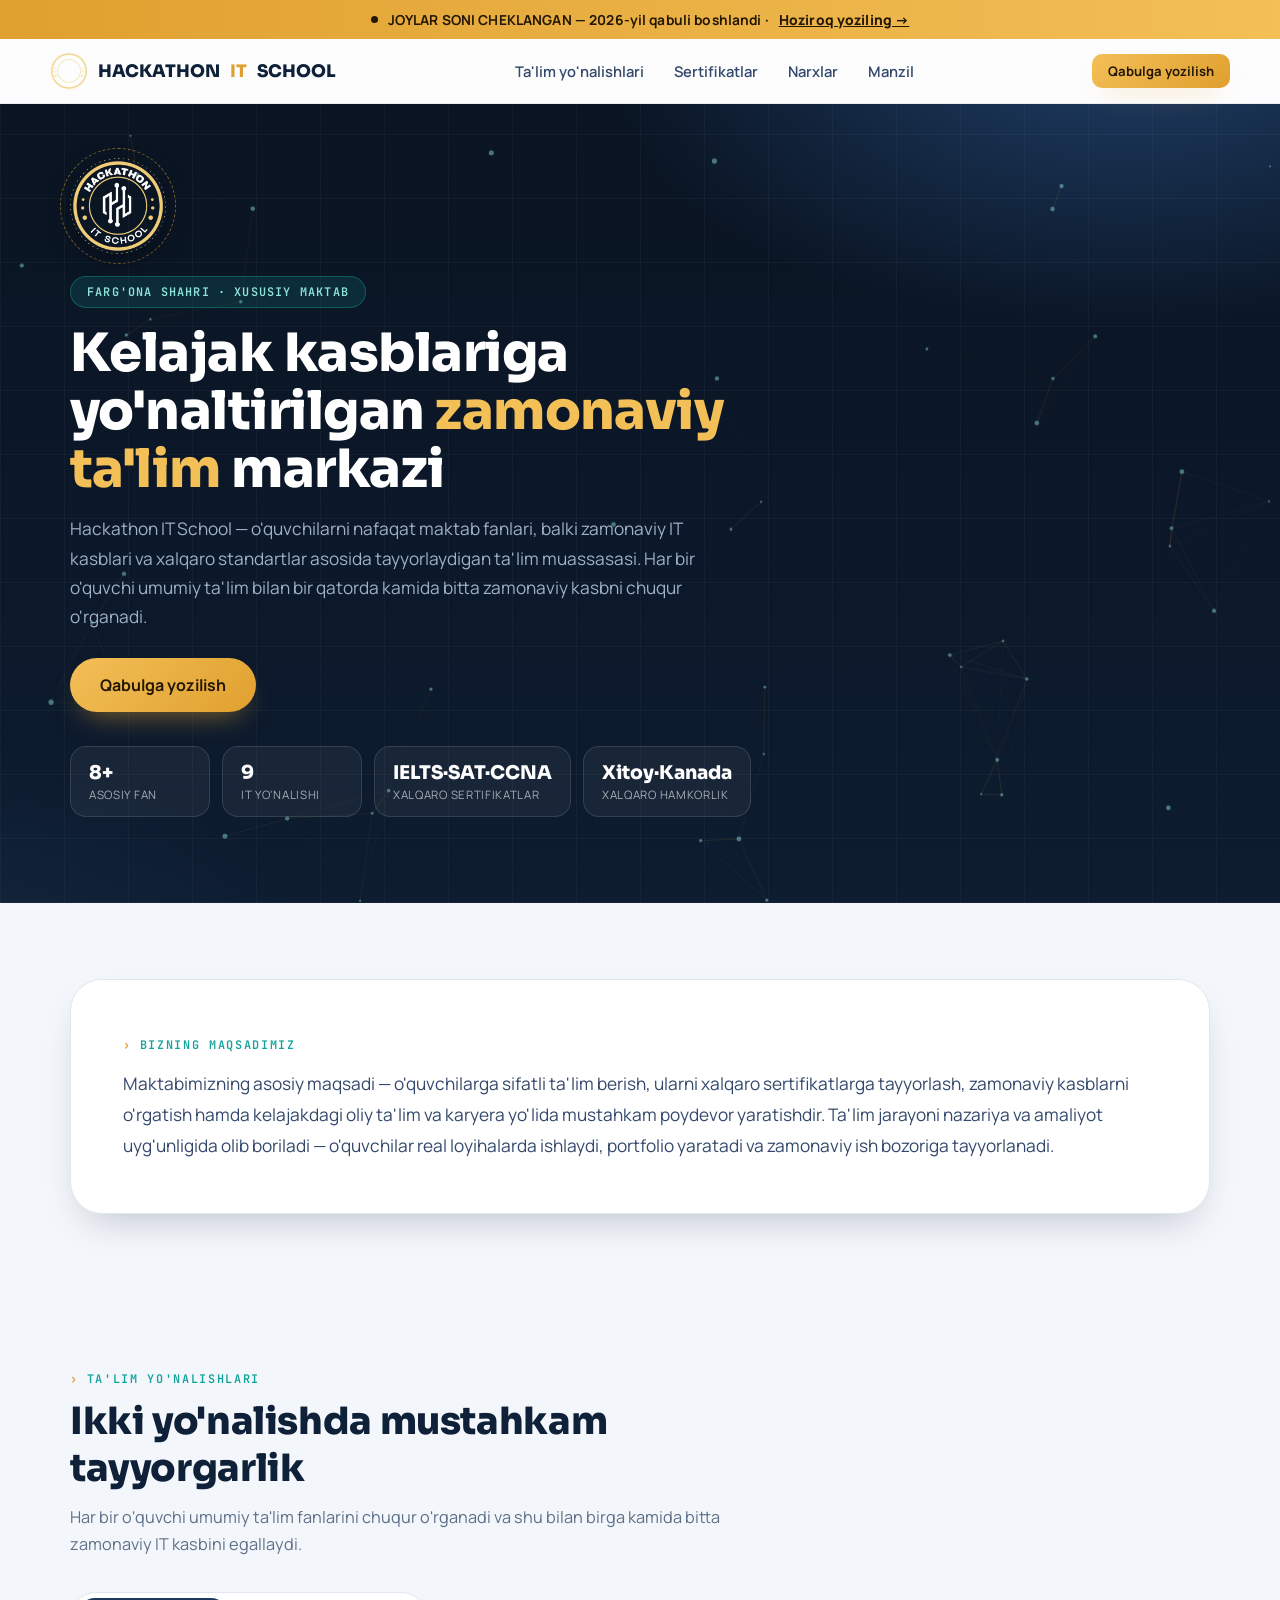
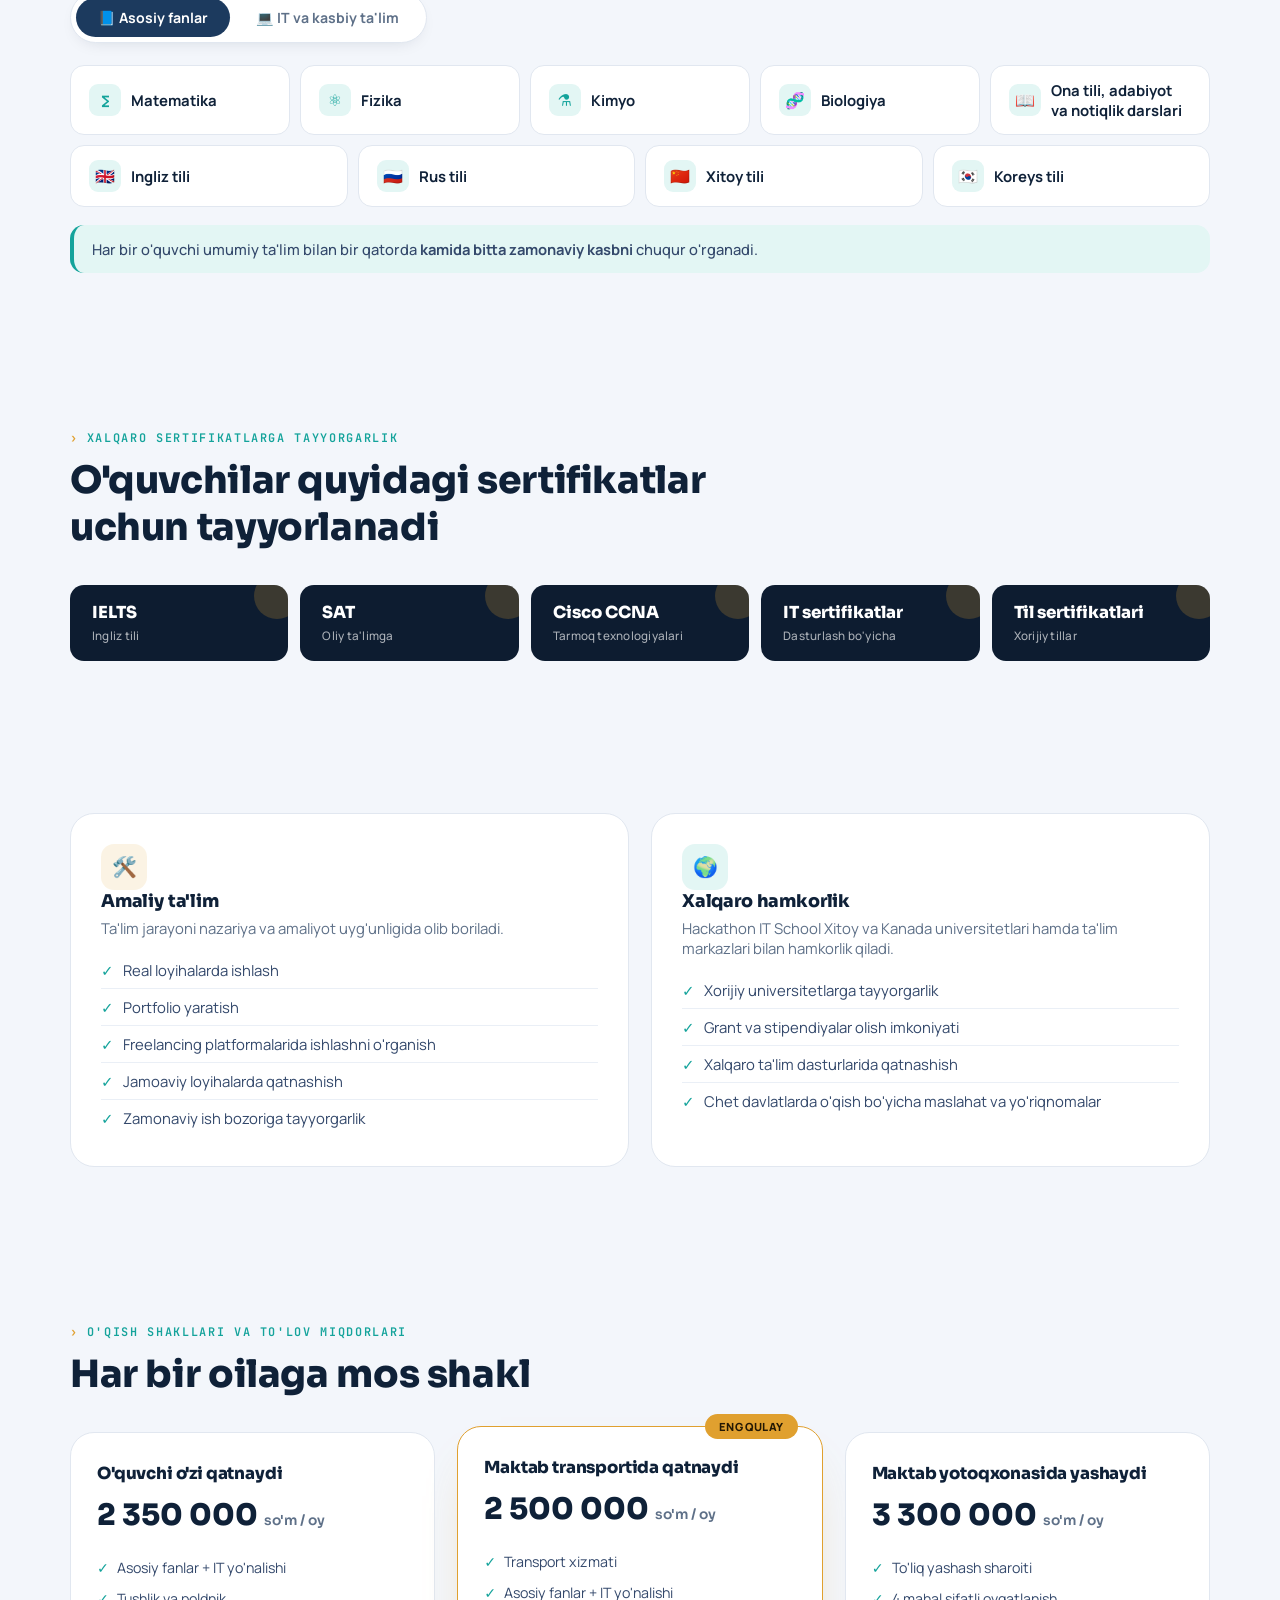
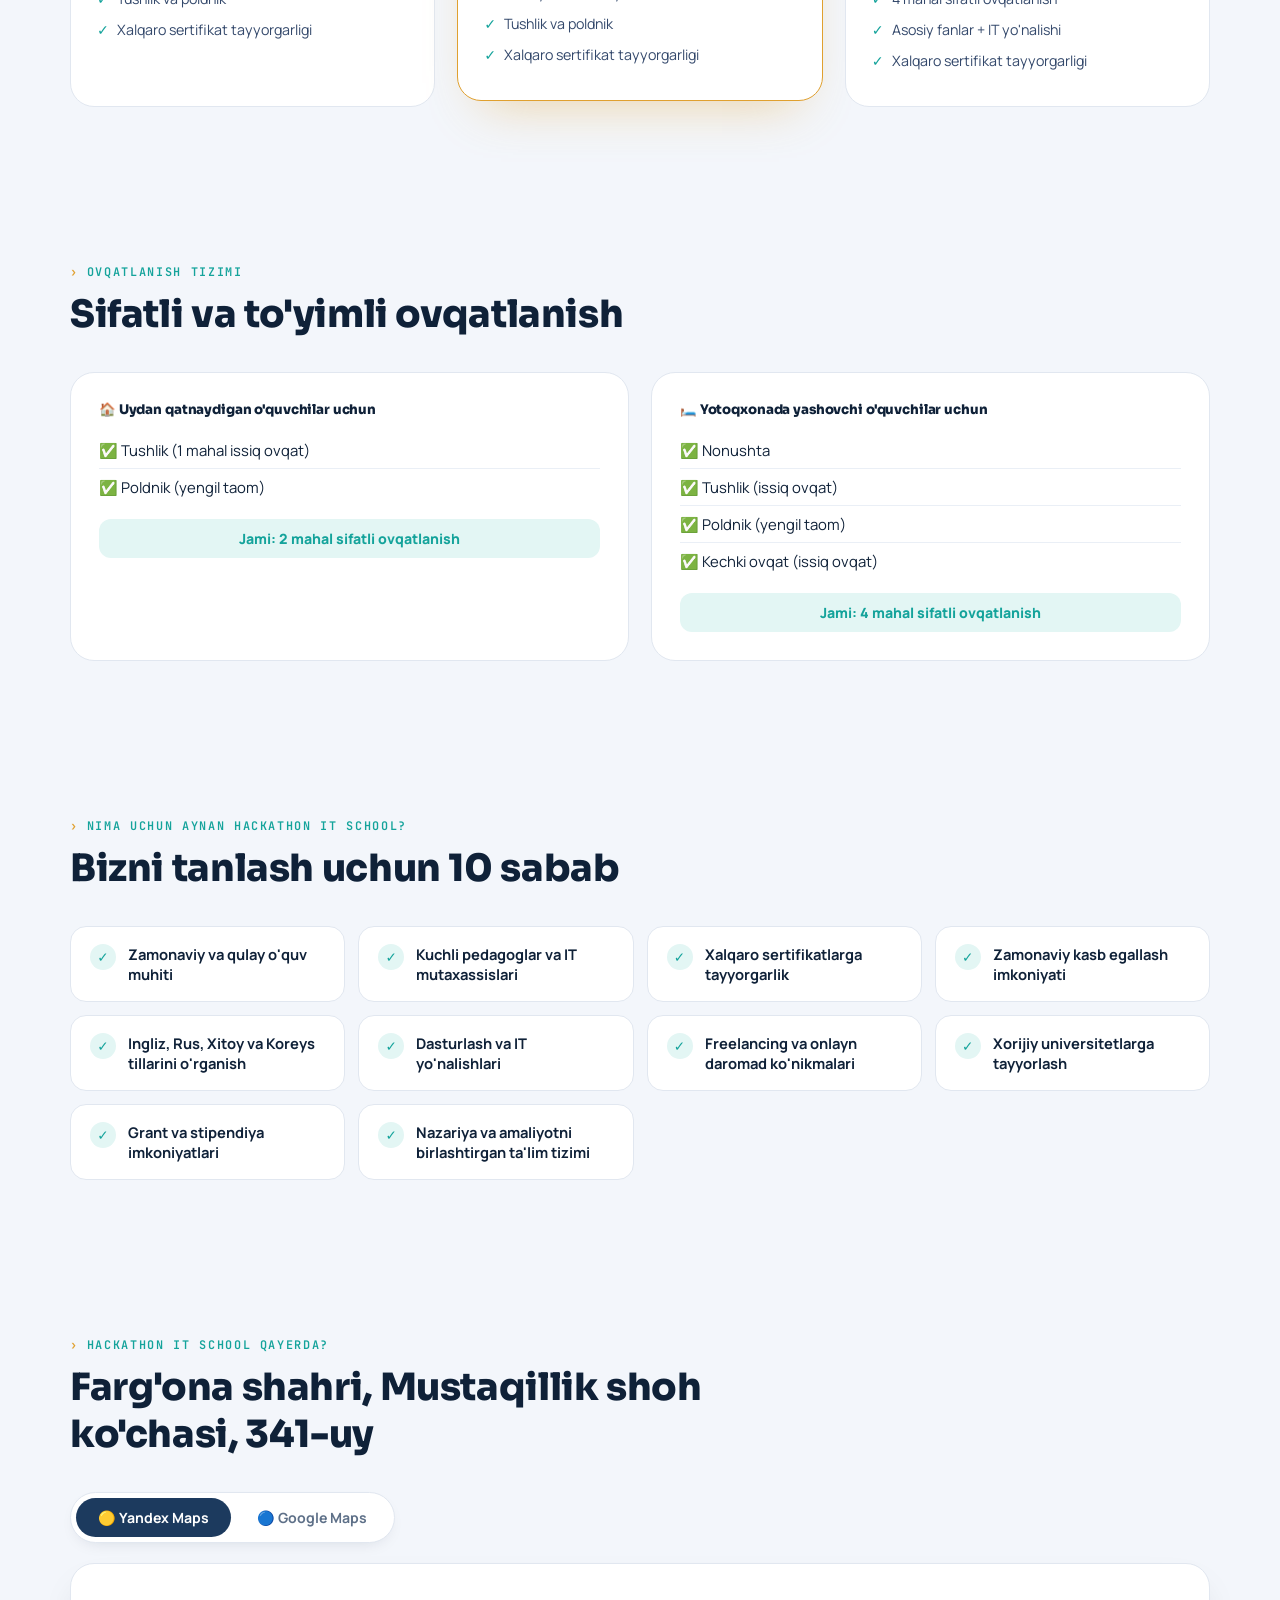
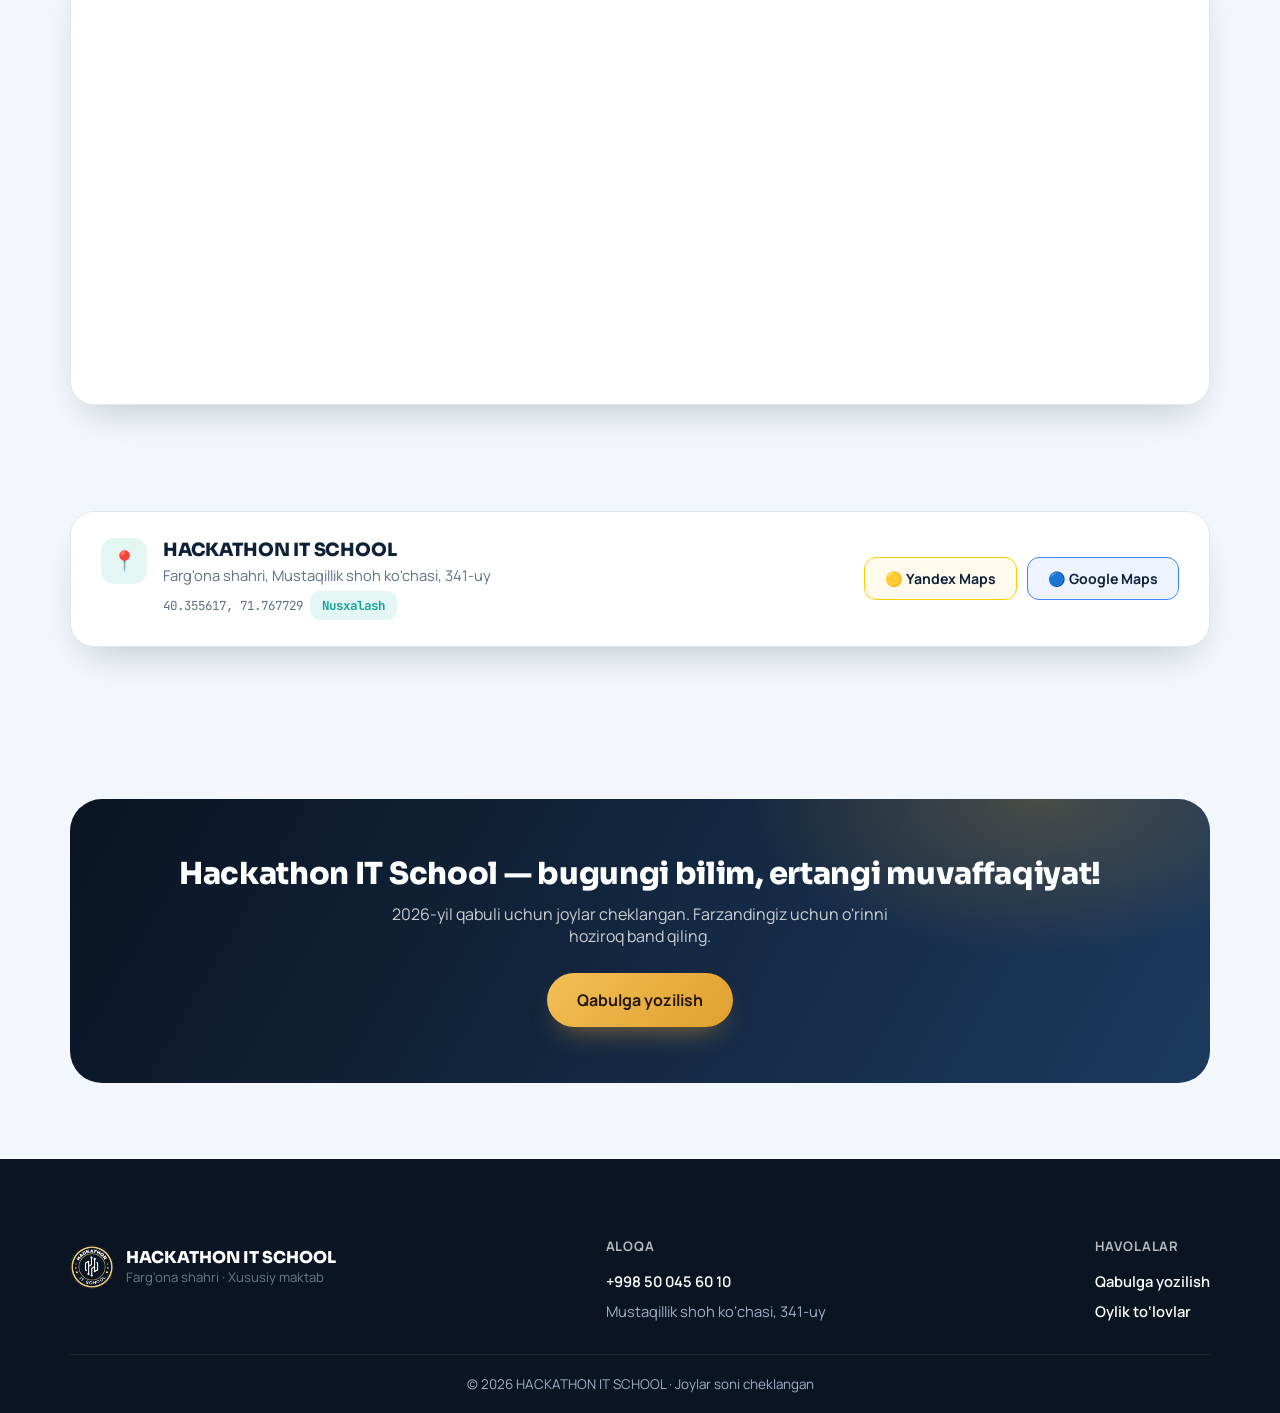
==== commit ef82adfe: "o'zgarishlar" ====
--- a/about.html
+++ b/about.html
@@ -321,7 +321,7 @@
   </div>
 </footer>
 
-<script src="assets/main.js"></script>
-<script src="assets/about.js"></script>
+<script src="assets/main.js" defer></script>
+<script src="assets/about.js" defer></script>
 </body>
 </html>
--- a/assets/style.css
+++ b/assets/style.css
@@ -60,6 +60,7 @@
   min-height:100vh;
   -webkit-font-smoothing:antialiased;
   text-rendering:optimizeLegibility;
+  overflow-x:hidden;
 }
 h1,h2,h3,h4,h5,.font-display{font-family:'Sora',system-ui,sans-serif; letter-spacing:-.01em; margin:0;}
 .font-mono{font-family:'JetBrains Mono',ui-monospace,monospace;}
@@ -619,6 +620,48 @@
   .mission-card p{font-size:.97rem;}
 }
 
+@media (max-width:980px){
+  .top-utility{flex-direction:column; align-items:flex-start; gap:14px;}
+  .hero-inner{padding-top:22px; padding-bottom:22px;}
+  .index-hero-grid{grid-template-columns:1fr; gap:24px;}
+  .hero h1{font-size:clamp(2rem,4vw,2.8rem);}
+  .hero p.lead-text{max-width:100%;}
+  .quick-facts{justify-content:flex-start;}
+  .section-head{margin-bottom:28px;}
+  .grid-2col, .grid-3col{grid-template-columns:1fr !important;}
+}
+
+@media (max-width:760px){
+  .hero{padding-top:24px; padding-bottom:26px;}
+  .hero-stats{gap:10px;}
+  .hero-stats .pill{min-width:calc(50% - 6px);}
+  .glass-form{padding:20px 16px;}
+  .field input, .field select, .field textarea{font-size:.95rem;}
+  .pricing-card{padding:24px 20px;}
+  .pricing-card .price{font-size:1.45rem;}
+  .why-grid{grid-template-columns:1fr;}
+  .cert-row{flex-direction:column;}
+  .address-card{padding:22px;}
+  .map-frame-wrap iframe{height:280px !important;}
+  .tab-toggle button{padding:10px 14px; font-size:.8rem;}
+  .container, .container-narrow{padding-inline:16px;}
+}
+
+@media (max-width:660px){
+  .nav-links{display:none;}
+  .nav-actions{width:100%; justify-content:space-between;}
+  .tab-toggle{flex-wrap:wrap;}
+  .tab-toggle button{flex:1 1 48%;}
+  .hero h1{font-size:clamp(1.9rem,6vw,2.4rem);}
+  .hero p.lead-text{font-size:.98rem;}
+  .steps{gap:14px;}
+  .step-num{width:42px; height:42px; font-size:.88rem;}
+  .why-strip{flex-direction:column; align-items:stretch;}
+  .why-strip span{text-align:center;}
+  .btn-lg{padding:14px 18px; font-size:.95rem;}
+  .pricing-card .price{font-size:1.35rem;}
+}
+
 /* grid-2col / grid-3col breakpoints */
 @media (max-width:768px){
   .grid-2col{grid-template-columns:1fr;}
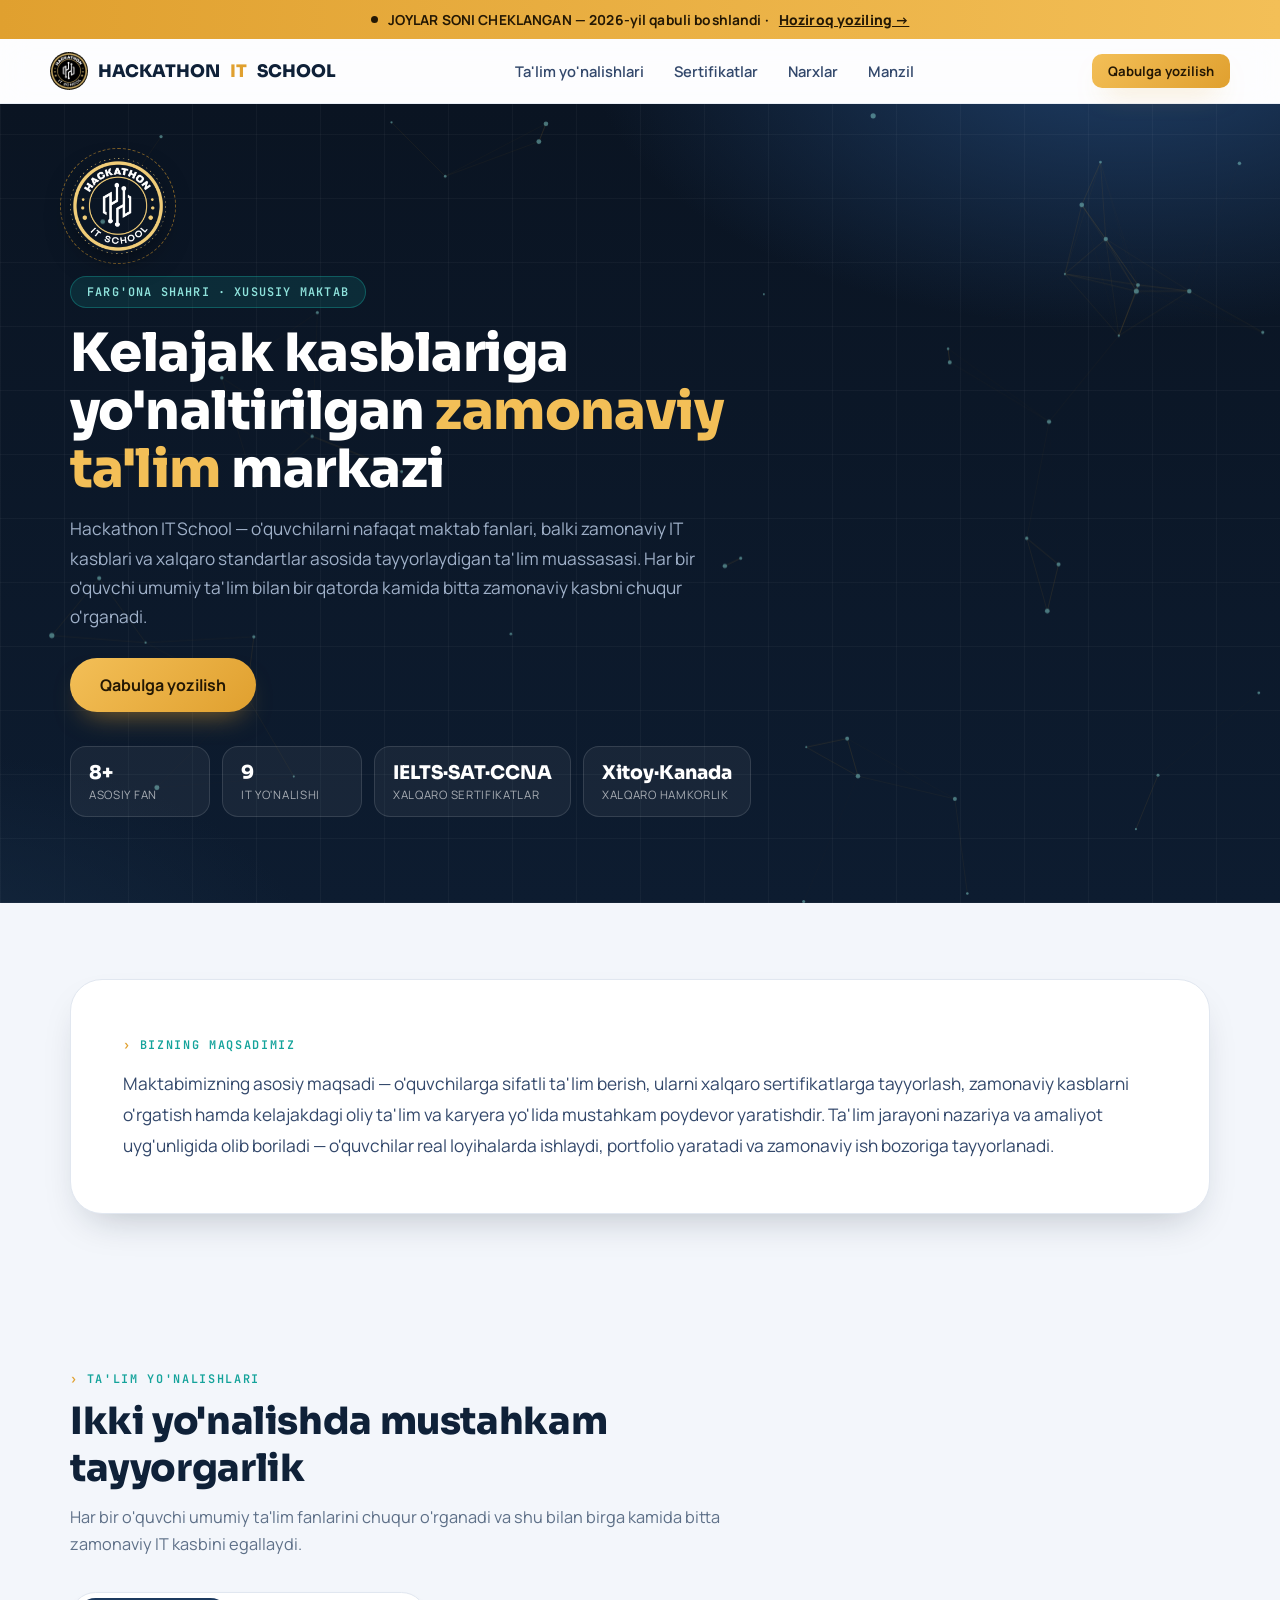
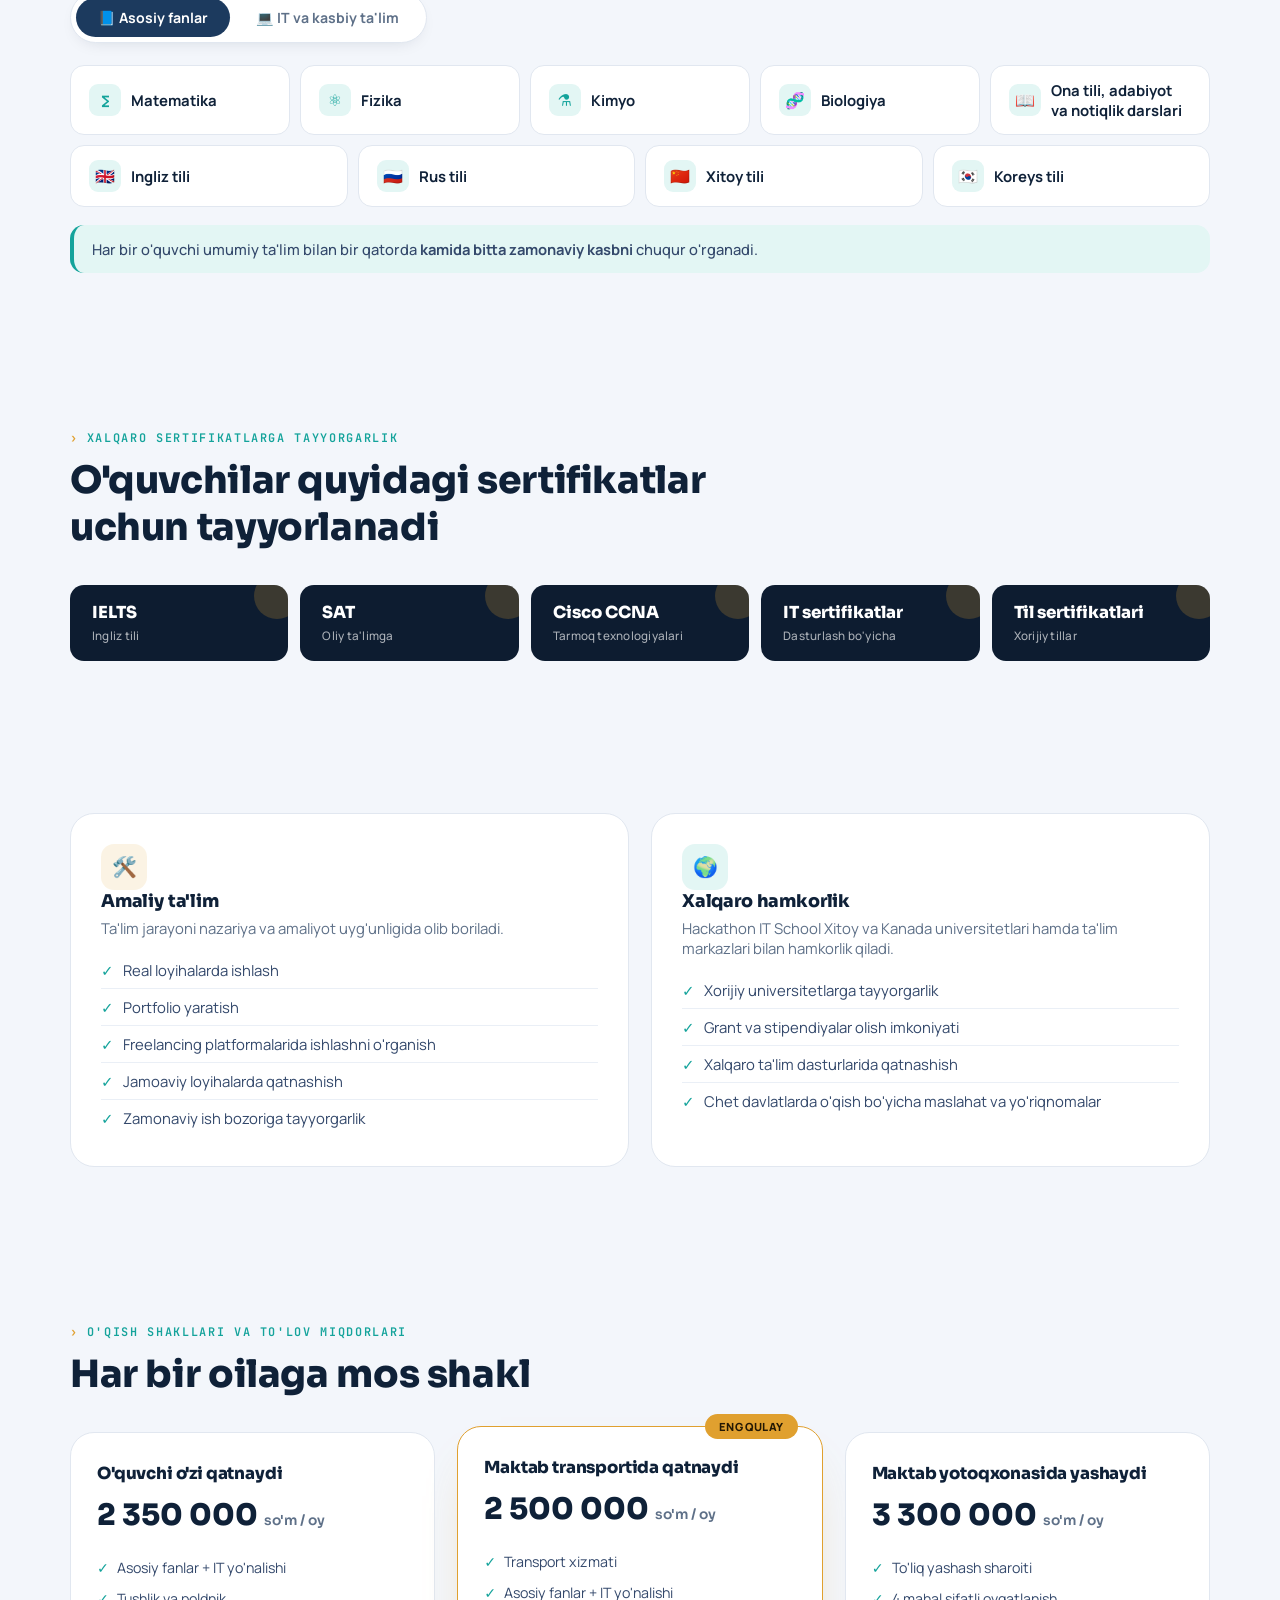
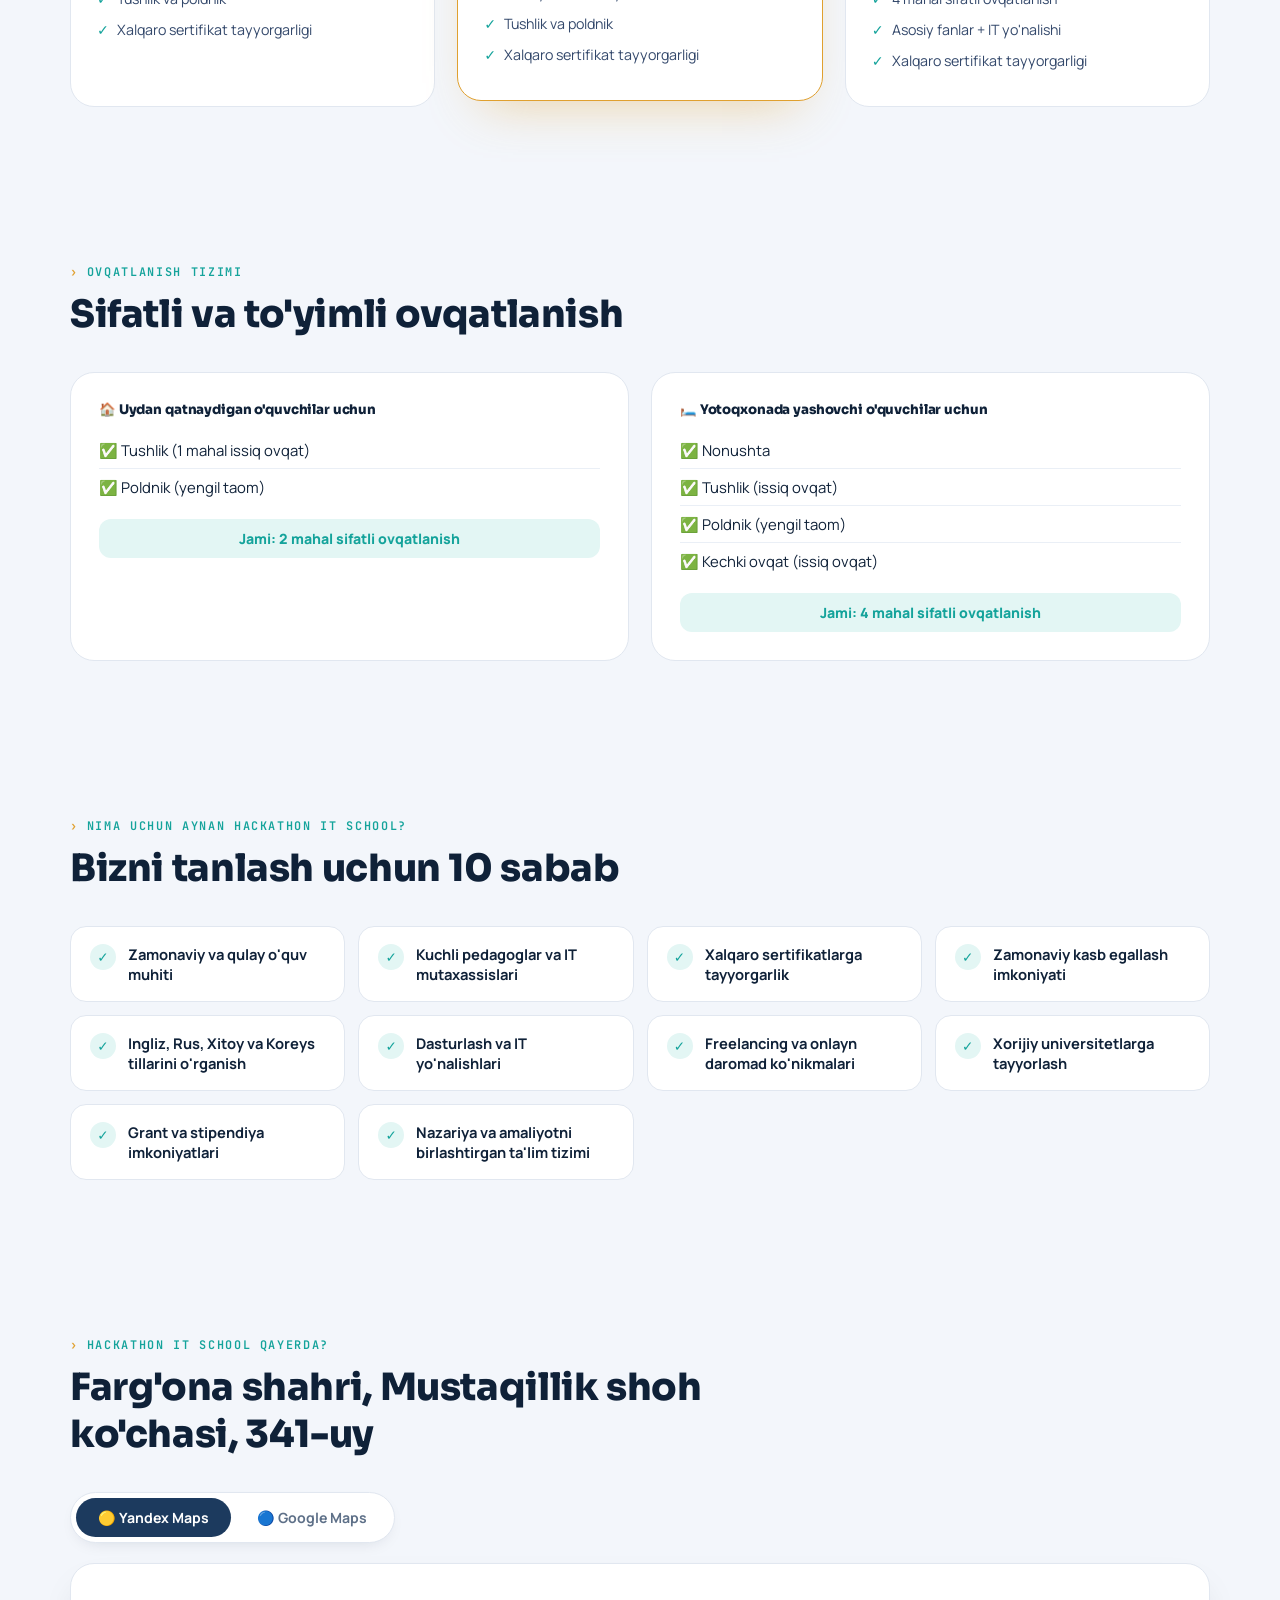
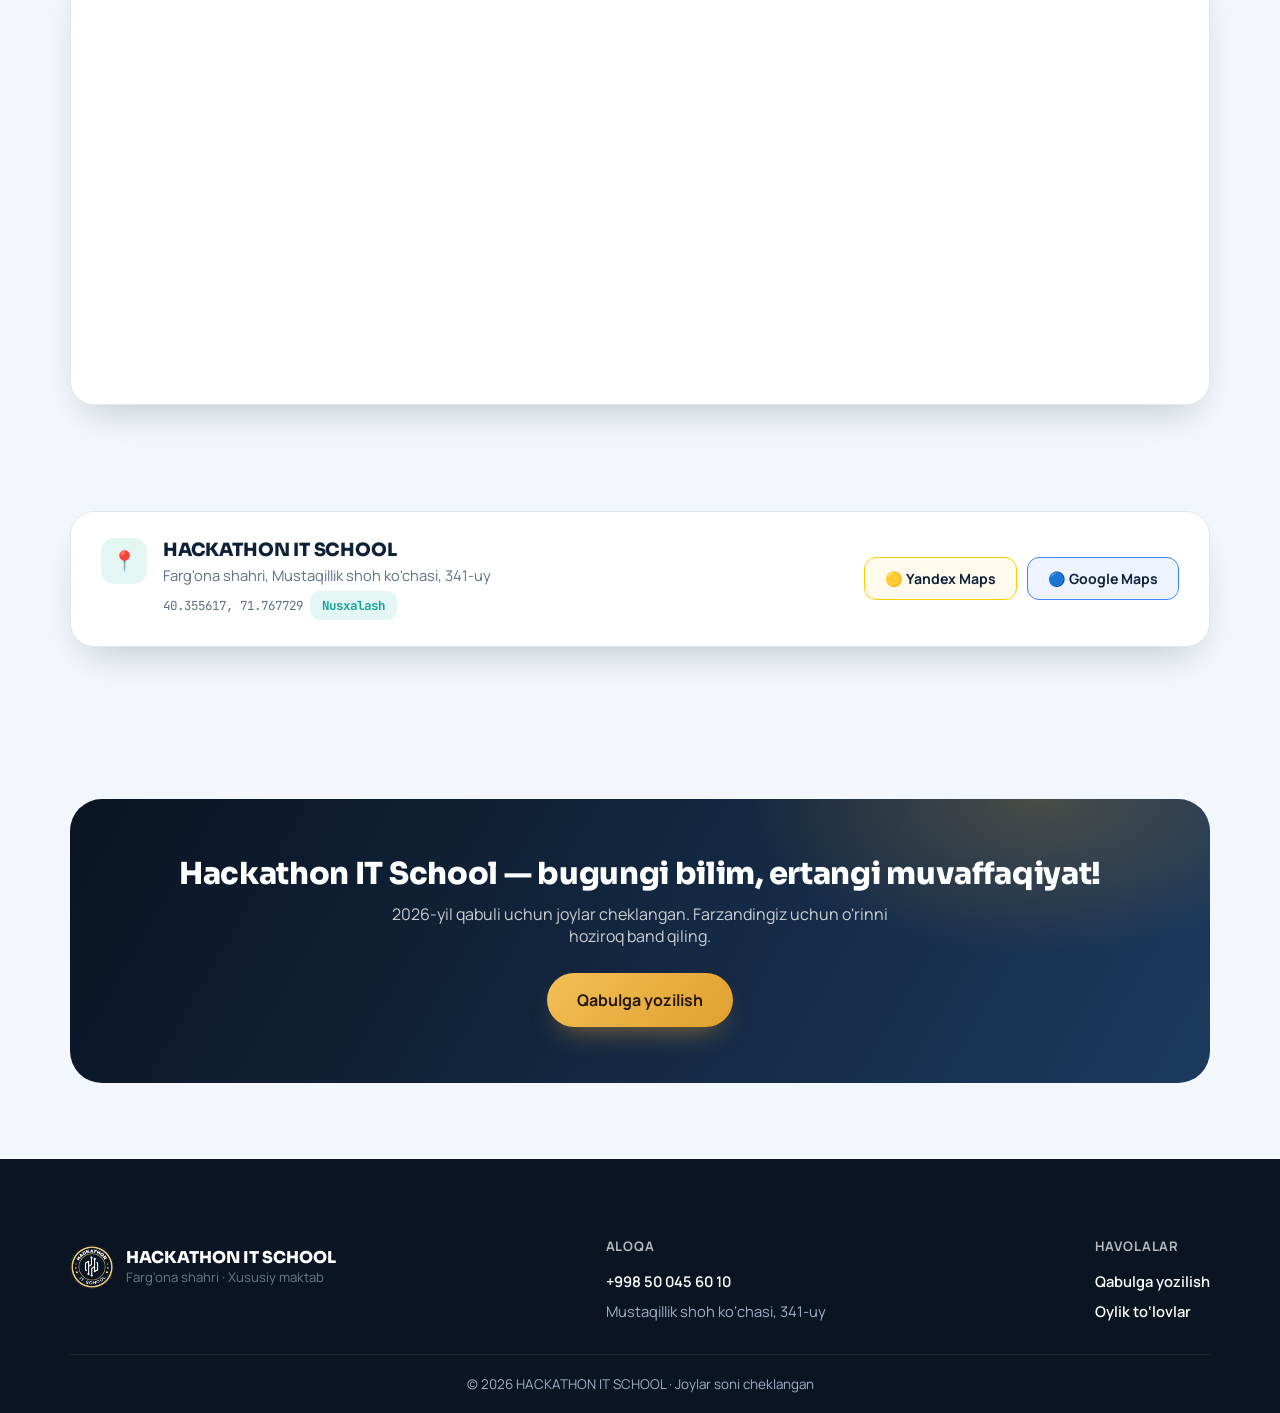
==== commit 2d8034cb: "logo" ====
--- a/about.html
+++ b/about.html
@@ -30,7 +30,7 @@
 
 <nav class="nav-bar">
   <div class="container nav-inner">
-    <a href="index.html" class="brand"><img src="assets/logo.png" alt="Hackathon IT School" class="brand-logo">HACKATHON <span class="accent">IT</span> SCHOOL</a>
+    <a href="index.html" class="brand"><img src="assets/logo1.png" alt="Hackathon IT School" class="brand-logo">HACKATHON <span class="accent">IT</span> SCHOOL</a>
     <div class="nav-links">
       <a href="#yonalishlar" class="nav-link">Ta'lim yo'nalishlari</a>
       <a href="#sertifikat" class="nav-link">Sertifikatlar</a>
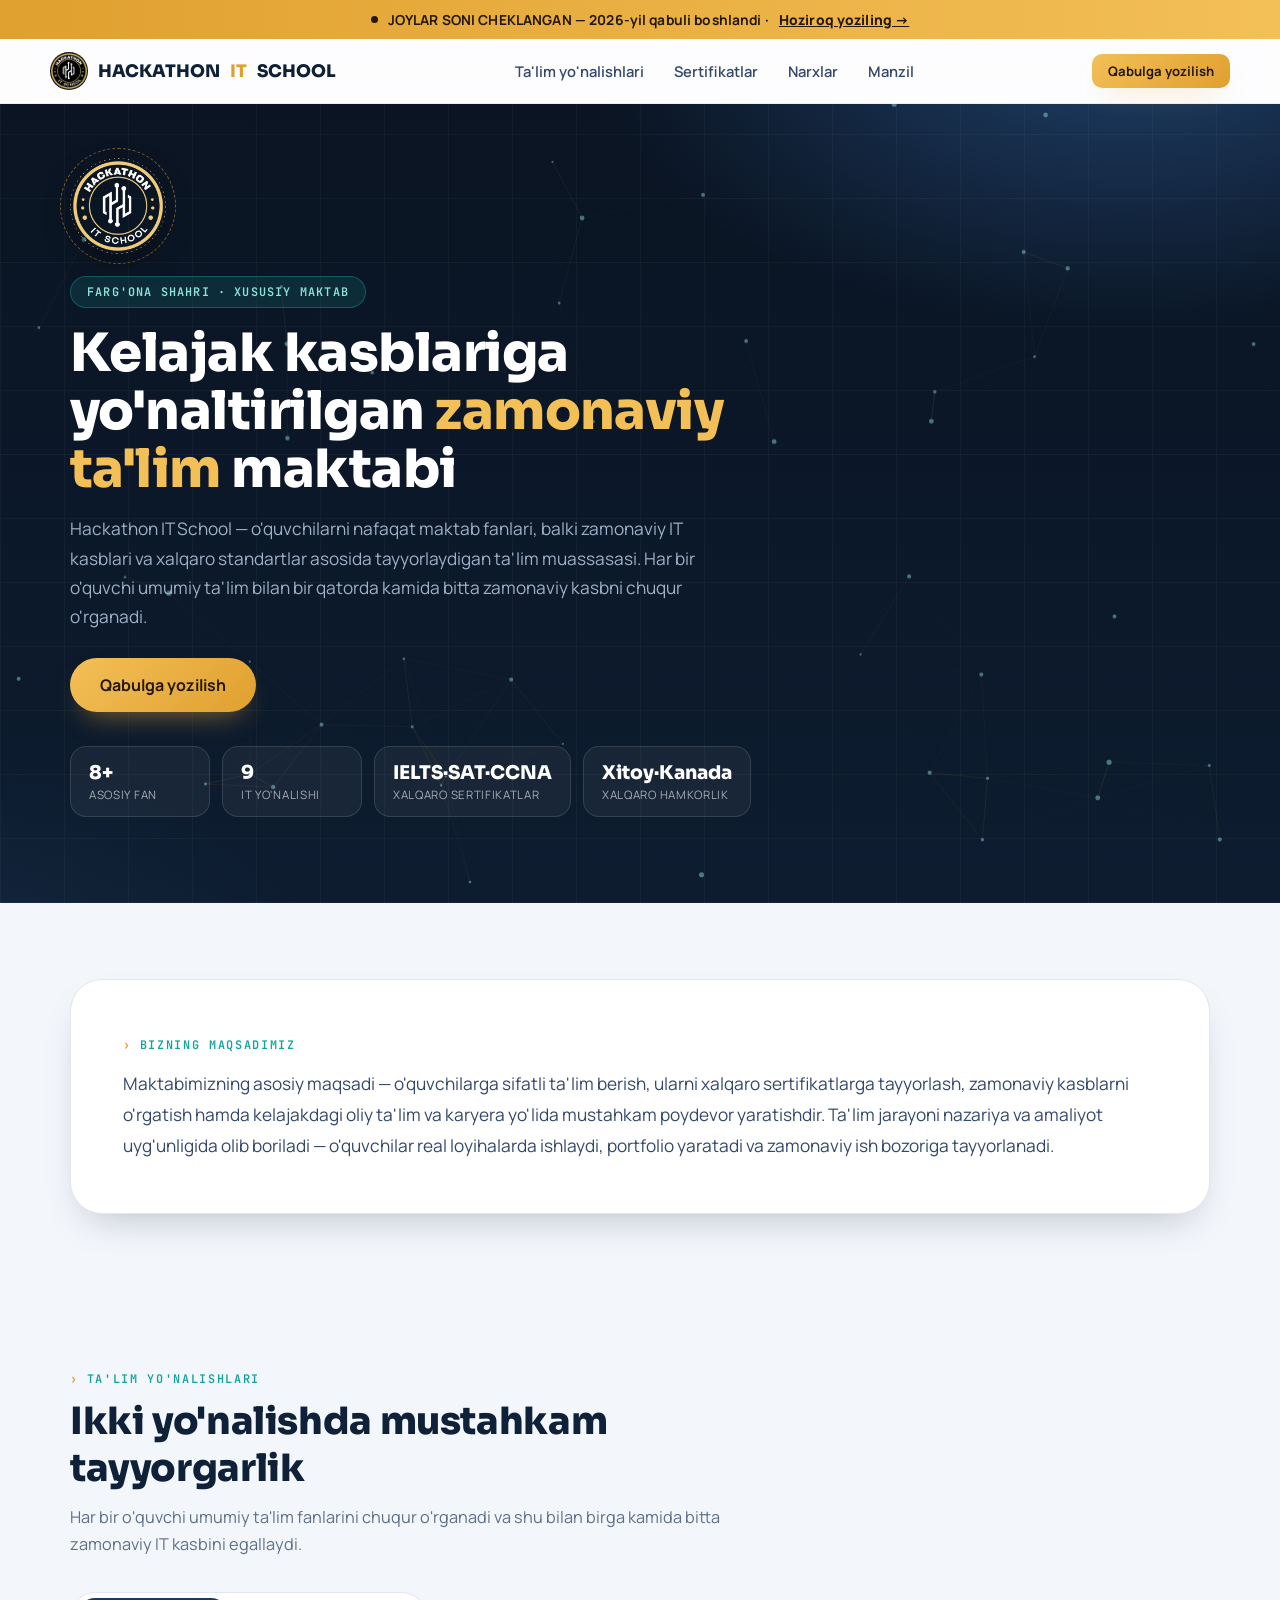
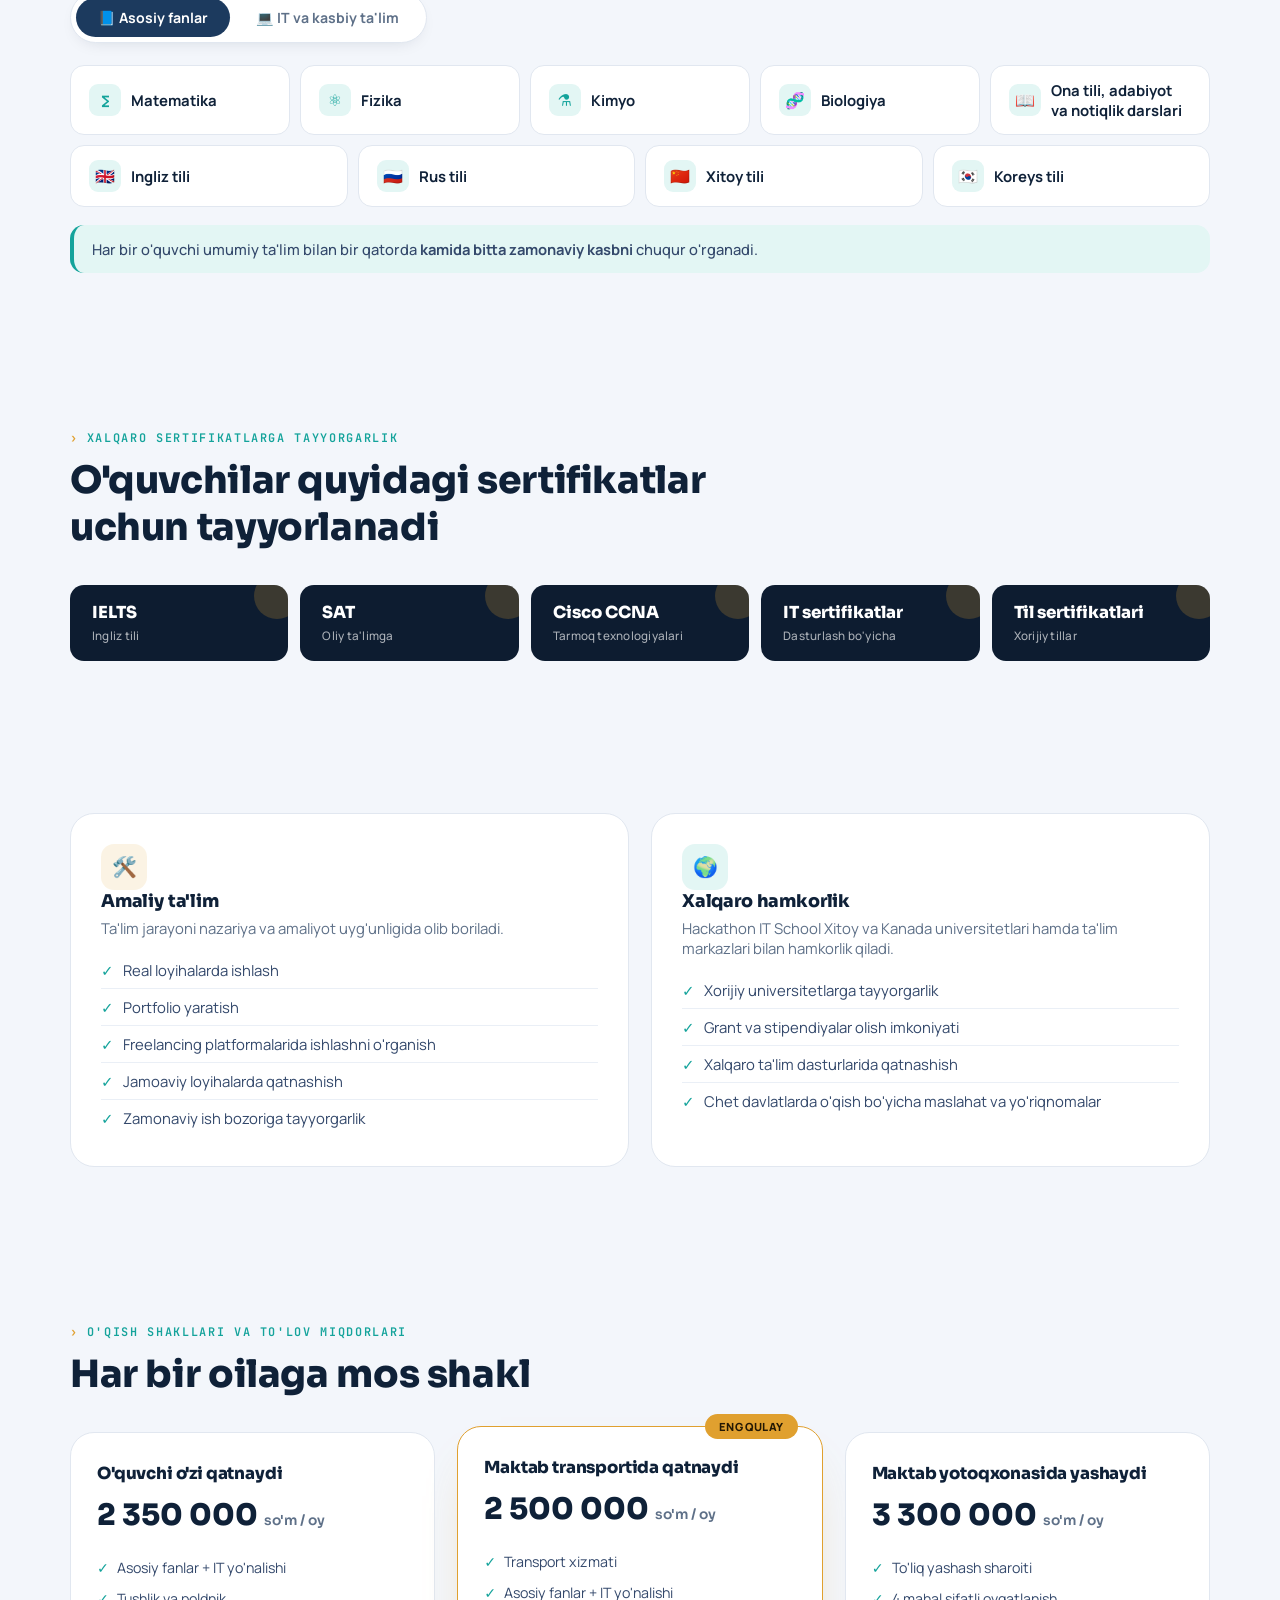
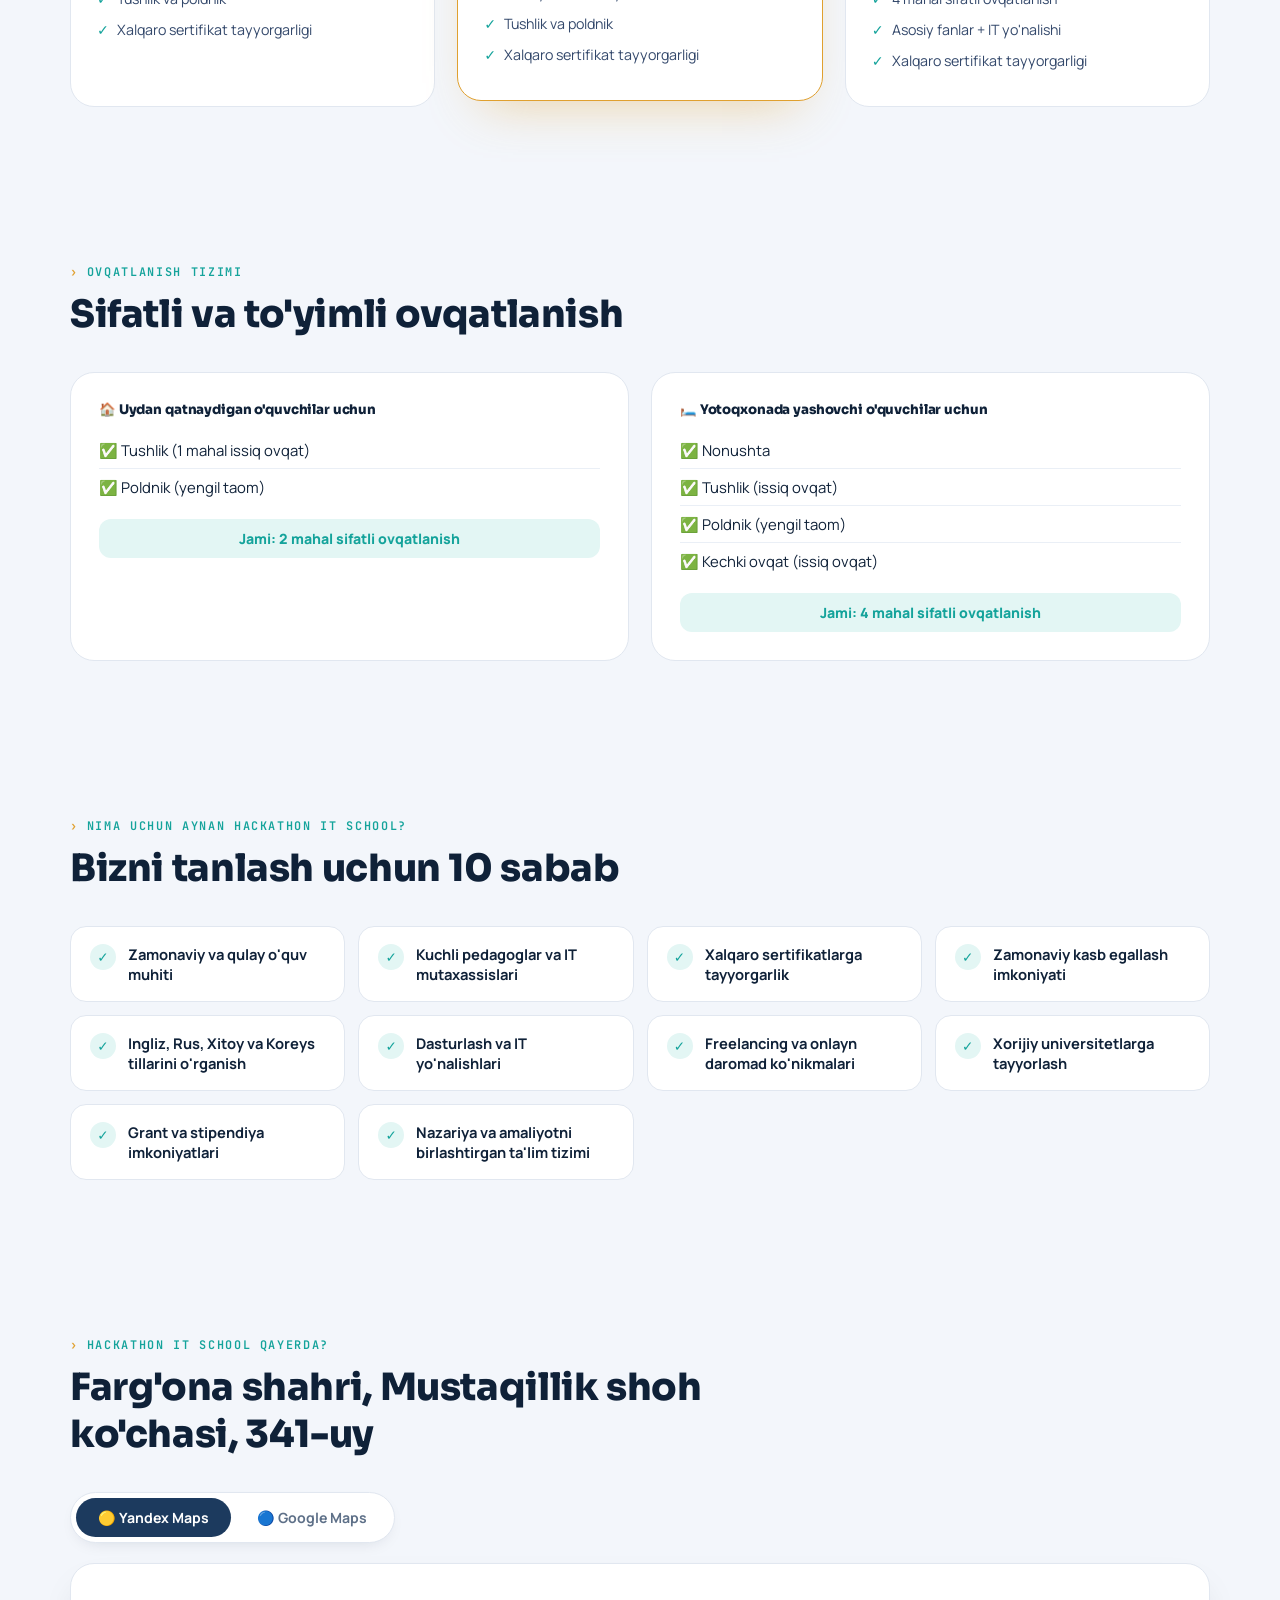
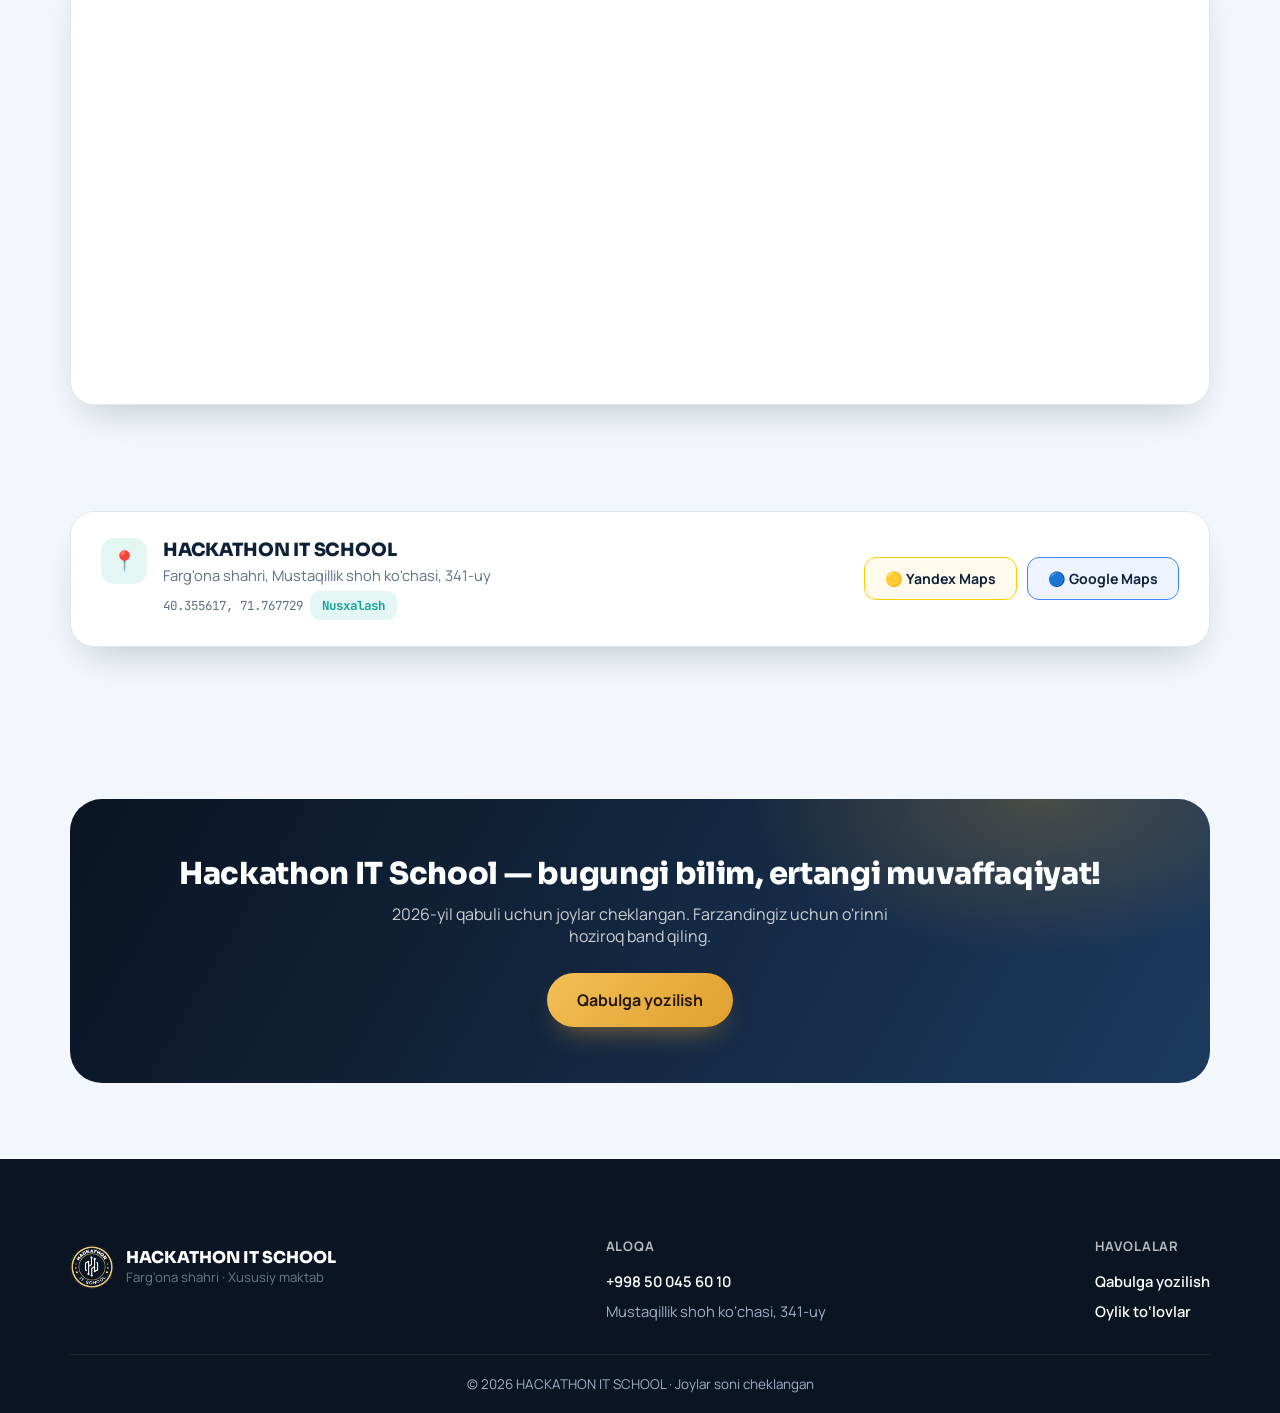
==== commit 70b875fc: "logo" ====
--- a/about.html
+++ b/about.html
@@ -56,7 +56,7 @@
   <div class="container hero-inner">
     <div class="ring-logo-wrap mb-4" style="margin-bottom:22px;"><img src="assets/logo.png" alt="Hackathon IT School"></div>
     <div class="hero-badge mb-3" style="margin-bottom:16px;">Farg'ona shahri · Xususiy maktab</div>
-    <h1 style="max-width:760px; margin-bottom:16px;">Kelajak kasblariga yo'naltirilgan <span class="accent">zamonaviy ta'lim</span> markazi</h1>
+    <h1 style="max-width:760px; margin-bottom:16px;">Kelajak kasblariga yo'naltirilgan <span class="accent">zamonaviy ta'lim</span> maktabi</h1>
     <p class="lead-text" style="max-width:660px;">Hackathon IT School — o'quvchilarni nafaqat maktab fanlari, balki zamonaviy IT kasblari va xalqaro standartlar asosida tayyorlaydigan ta'lim muassasasi. Har bir o'quvchi umumiy ta'lim bilan bir qatorda kamida bitta zamonaviy kasbni chuqur o'rganadi.</p>
     <div style="margin-top:26px;"><a href="index.html" class="btn btn-gold btn-lg">Qabulga yozilish</a></div>
     <div class="hero-stats" style="margin-top:34px;">
